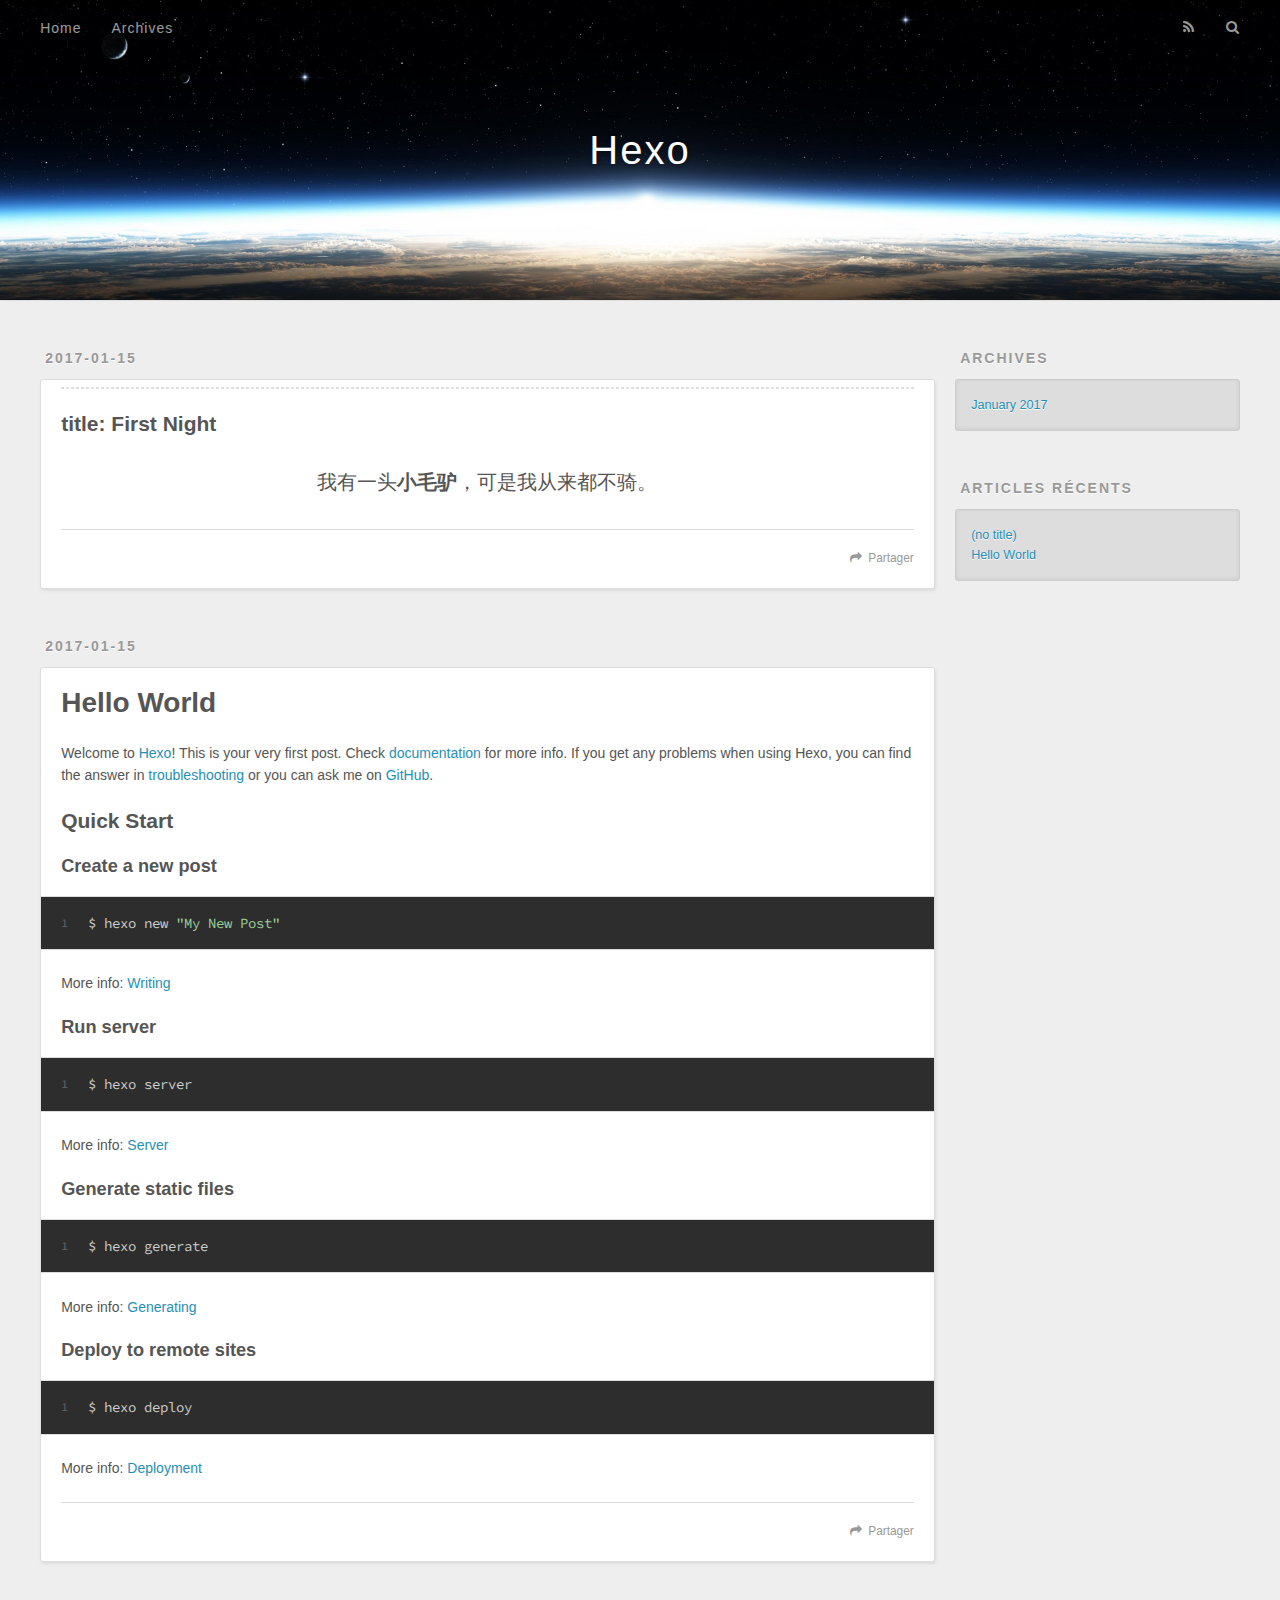
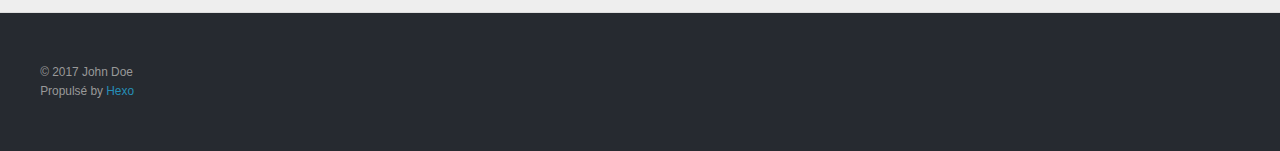
==== index.html @ f50b3c9b "Site updated: 2017-01-15 20:33:18" ====
<!DOCTYPE html>
<html>
<head>
  <meta charset="utf-8">
  
  <title>Hexo</title>
  <meta name="viewport" content="width=device-width, initial-scale=1, maximum-scale=1">
  <meta property="og:type" content="website">
<meta property="og:title" content="Hexo">
<meta property="og:url" content="http://yoursite.com/index.html">
<meta property="og:site_name" content="Hexo">
<meta name="twitter:card" content="summary">
<meta name="twitter:title" content="Hexo">
  
    <link rel="alternate" href="/atom.xml" title="Hexo" type="application/atom+xml">
  
  
    <link rel="icon" href="/favicon.png">
  
  
    <link href="//fonts.googleapis.com/css?family=Source+Code+Pro" rel="stylesheet" type="text/css">
  
  <link rel="stylesheet" href="/css/style.css">
  

</head>

<body>
  <div id="container">
    <div id="wrap">
      <header id="header">
  <div id="banner"></div>
  <div id="header-outer" class="outer">
    <div id="header-title" class="inner">
      <h1 id="logo-wrap">
        <a href="/" id="logo">Hexo</a>
      </h1>
      
    </div>
    <div id="header-inner" class="inner">
      <nav id="main-nav">
        <a id="main-nav-toggle" class="nav-icon"></a>
        
          <a class="main-nav-link" href="/">Home</a>
        
          <a class="main-nav-link" href="/archives">Archives</a>
        
      </nav>
      <nav id="sub-nav">
        
          <a id="nav-rss-link" class="nav-icon" href="/atom.xml" title="Flux RSS"></a>
        
        <a id="nav-search-btn" class="nav-icon" title="Rechercher"></a>
      </nav>
      <div id="search-form-wrap">
        <form action="//google.com/search" method="get" accept-charset="UTF-8" class="search-form"><input type="search" name="q" results="0" class="search-form-input" placeholder="Search"><button type="submit" class="search-form-submit">&#xF002;</button><input type="hidden" name="sitesearch" value="http://yoursite.com"></form>
      </div>
    </div>
  </div>
</header>
      <div class="outer">
        <section id="main">
  
    <article id="post-test" class="article article-type-post" itemscope itemprop="blogPost">
  <div class="article-meta">
    <a href="/2017/01/15/test/" class="article-date">
  <time datetime="2017-01-15T12:30:34.000Z" itemprop="datePublished">2017-01-15</time>
</a>
    
  </div>
  <div class="article-inner">
    
    
    <div class="article-entry" itemprop="articleBody">
      
        <hr>
<h2 id="title-First-Night"><a href="#title-First-Night" class="headerlink" title=" title: First Night"></a> title: First Night</h2><blockquote>
<p>我有一头<strong>小毛驴</strong>，可是我从来都不骑。</p>
</blockquote>

      
    </div>
    <footer class="article-footer">
      <a data-url="http://yoursite.com/2017/01/15/test/" data-id="cixyn7duc0001p305ebarvgf7" class="article-share-link">Partager</a>
      
      
    </footer>
  </div>
  
</article>


  
    <article id="post-hello-world" class="article article-type-post" itemscope itemprop="blogPost">
  <div class="article-meta">
    <a href="/2017/01/15/hello-world/" class="article-date">
  <time datetime="2017-01-15T07:42:31.000Z" itemprop="datePublished">2017-01-15</time>
</a>
    
  </div>
  <div class="article-inner">
    
    
      <header class="article-header">
        
  
    <h1 itemprop="name">
      <a class="article-title" href="/2017/01/15/hello-world/">Hello World</a>
    </h1>
  

      </header>
    
    <div class="article-entry" itemprop="articleBody">
      
        <p>Welcome to <a href="https://hexo.io/" target="_blank" rel="external">Hexo</a>! This is your very first post. Check <a href="https://hexo.io/docs/" target="_blank" rel="external">documentation</a> for more info. If you get any problems when using Hexo, you can find the answer in <a href="https://hexo.io/docs/troubleshooting.html" target="_blank" rel="external">troubleshooting</a> or you can ask me on <a href="https://github.com/hexojs/hexo/issues" target="_blank" rel="external">GitHub</a>.</p>
<h2 id="Quick-Start"><a href="#Quick-Start" class="headerlink" title="Quick Start"></a>Quick Start</h2><h3 id="Create-a-new-post"><a href="#Create-a-new-post" class="headerlink" title="Create a new post"></a>Create a new post</h3><figure class="highlight bash"><table><tr><td class="gutter"><pre><div class="line">1</div></pre></td><td class="code"><pre><div class="line">$ hexo new <span class="string">"My New Post"</span></div></pre></td></tr></table></figure>
<p>More info: <a href="https://hexo.io/docs/writing.html" target="_blank" rel="external">Writing</a></p>
<h3 id="Run-server"><a href="#Run-server" class="headerlink" title="Run server"></a>Run server</h3><figure class="highlight bash"><table><tr><td class="gutter"><pre><div class="line">1</div></pre></td><td class="code"><pre><div class="line">$ hexo server</div></pre></td></tr></table></figure>
<p>More info: <a href="https://hexo.io/docs/server.html" target="_blank" rel="external">Server</a></p>
<h3 id="Generate-static-files"><a href="#Generate-static-files" class="headerlink" title="Generate static files"></a>Generate static files</h3><figure class="highlight bash"><table><tr><td class="gutter"><pre><div class="line">1</div></pre></td><td class="code"><pre><div class="line">$ hexo generate</div></pre></td></tr></table></figure>
<p>More info: <a href="https://hexo.io/docs/generating.html" target="_blank" rel="external">Generating</a></p>
<h3 id="Deploy-to-remote-sites"><a href="#Deploy-to-remote-sites" class="headerlink" title="Deploy to remote sites"></a>Deploy to remote sites</h3><figure class="highlight bash"><table><tr><td class="gutter"><pre><div class="line">1</div></pre></td><td class="code"><pre><div class="line">$ hexo deploy</div></pre></td></tr></table></figure>
<p>More info: <a href="https://hexo.io/docs/deployment.html" target="_blank" rel="external">Deployment</a></p>

      
    </div>
    <footer class="article-footer">
      <a data-url="http://yoursite.com/2017/01/15/hello-world/" data-id="cixyn7du50000p305r3dtn5za" class="article-share-link">Partager</a>
      
      
    </footer>
  </div>
  
</article>


  

</section>
        
          <aside id="sidebar">
  
    

  
    

  
    
  
    
  <div class="widget-wrap">
    <h3 class="widget-title">Archives</h3>
    <div class="widget">
      <ul class="archive-list"><li class="archive-list-item"><a class="archive-list-link" href="/archives/2017/01/">January 2017</a></li></ul>
    </div>
  </div>


  
    
  <div class="widget-wrap">
    <h3 class="widget-title">Articles récents</h3>
    <div class="widget">
      <ul>
        
          <li>
            <a href="/2017/01/15/test/">(no title)</a>
          </li>
        
          <li>
            <a href="/2017/01/15/hello-world/">Hello World</a>
          </li>
        
      </ul>
    </div>
  </div>

  
</aside>
        
      </div>
      <footer id="footer">
  
  <div class="outer">
    <div id="footer-info" class="inner">
      &copy; 2017 John Doe<br>
      Propulsé by <a href="http://hexo.io/" target="_blank">Hexo</a>
    </div>
  </div>
</footer>
    </div>
    <nav id="mobile-nav">
  
    <a href="/" class="mobile-nav-link">Home</a>
  
    <a href="/archives" class="mobile-nav-link">Archives</a>
  
</nav>
    

<script src="//ajax.googleapis.com/ajax/libs/jquery/2.0.3/jquery.min.js"></script>


  <link rel="stylesheet" href="/fancybox/jquery.fancybox.css">
  <script src="/fancybox/jquery.fancybox.pack.js"></script>


<script src="/js/script.js"></script>

  </div>
</body>
</html>
---- css/style.css ----
body {
  width: 100%;
}
body:before,
body:after {
  content: "";
  display: table;
}
body:after {
  clear: both;
}
html,
body,
div,
span,
applet,
object,
iframe,
h1,
h2,
h3,
h4,
h5,
h6,
p,
blockquote,
pre,
a,
abbr,
acronym,
address,
big,
cite,
code,
del,
dfn,
em,
img,
ins,
kbd,
q,
s,
samp,
small,
strike,
strong,
sub,
sup,
tt,
var,
dl,
dt,
dd,
ol,
ul,
li,
fieldset,
form,
label,
legend,
table,
caption,
tbody,
tfoot,
thead,
tr,
th,
td {
  margin: 0;
  padding: 0;
  border: 0;
  outline: 0;
  font-weight: inherit;
  font-style: inherit;
  font-family: inherit;
  font-size: 100%;
  vertical-align: baseline;
}
body {
  line-height: 1;
  color: #000;
  background: #fff;
}
ol,
ul {
  list-style: none;
}
table {
  border-collapse: separate;
  border-spacing: 0;
  vertical-align: middle;
}
caption,
th,
td {
  text-align: left;
  font-weight: normal;
  vertical-align: middle;
}
a img {
  border: none;
}
input,
button {
  margin: 0;
  padding: 0;
}
input::-moz-focus-inner,
button::-moz-focus-inner {
  border: 0;
  padding: 0;
}
@font-face {
  font-family: FontAwesome;
  font-style: normal;
  font-weight: normal;
  src: url("fonts/fontawesome-webfont.eot?v=#4.0.3");
  src: url("fonts/fontawesome-webfont.eot?#iefix&v=#4.0.3") format("embedded-opentype"), url("fonts/fontawesome-webfont.woff?v=#4.0.3") format("woff"), url("fonts/fontawesome-webfont.ttf?v=#4.0.3") format("truetype"), url("fonts/fontawesome-webfont.svg#fontawesomeregular?v=#4.0.3") format("svg");
}
html,
body,
#container {
  height: 100%;
}
body {
  background: #eee;
  font: 14px "Helvetica Neue", Helvetica, Arial, sans-serif;
  -webkit-text-size-adjust: 100%;
}
.outer {
  max-width: 1220px;
  margin: 0 auto;
  padding: 0 20px;
}
.outer:before,
.outer:after {
  content: "";
  display: table;
}
.outer:after {
  clear: both;
}
.inner {
  display: inline;
  float: left;
  width: 98.33333333333333%;
  margin: 0 0.833333333333333%;
}
.left,
.alignleft {
  float: left;
}
.right,
.alignright {
  float: right;
}
.clear {
  clear: both;
}
#container {
  position: relative;
}
.mobile-nav-on {
  overflow: hidden;
}
#wrap {
  height: 100%;
  width: 100%;
  position: absolute;
  top: 0;
  left: 0;
  -webkit-transition: 0.2s ease-out;
  -moz-transition: 0.2s ease-out;
  -ms-transition: 0.2s ease-out;
  transition: 0.2s ease-out;
  z-index: 1;
  background: #eee;
}
.mobile-nav-on #wrap {
  left: 280px;
}
@media screen and (min-width: 768px) {
  #main {
    display: inline;
    float: left;
    width: 73.33333333333333%;
    margin: 0 0.833333333333333%;
  }
}
.article-date,
.article-category-link,
.archive-year,
.widget-title {
  text-decoration: none;
  text-transform: uppercase;
  letter-spacing: 2px;
  color: #999;
  margin-bottom: 1em;
  margin-left: 5px;
  line-height: 1em;
  text-shadow: 0 1px #fff;
  font-weight: bold;
}
.article-inner,
.archive-article-inner {
  background: #fff;
  -webkit-box-shadow: 1px 2px 3px #ddd;
  box-shadow: 1px 2px 3px #ddd;
  border: 1px solid #ddd;
  border-radius: 3px;
}
.article-entry h1,
.widget h1 {
  font-size: 2em;
}
.article-entry h2,
.widget h2 {
  font-size: 1.5em;
}
.article-entry h3,
.widget h3 {
  font-size: 1.3em;
}
.article-entry h4,
.widget h4 {
  font-size: 1.2em;
}
.article-entry h5,
.widget h5 {
  font-size: 1em;
}
.article-entry h6,
.widget h6 {
  font-size: 1em;
  color: #999;
}
.article-entry hr,
.widget hr {
  border: 1px dashed #ddd;
}
.article-entry strong,
.widget strong {
  font-weight: bold;
}
.article-entry em,
.widget em,
.article-entry cite,
.widget cite {
  font-style: italic;
}
.article-entry sup,
.widget sup,
.article-entry sub,
.widget sub {
  font-size: 0.75em;
  line-height: 0;
  position: relative;
  vertical-align: baseline;
}
.article-entry sup,
.widget sup {
  top: -0.5em;
}
.article-entry sub,
.widget sub {
  bottom: -0.2em;
}
.article-entry small,
.widget small {
  font-size: 0.85em;
}
.article-entry acronym,
.widget acronym,
.article-entry abbr,
.widget abbr {
  border-bottom: 1px dotted;
}
.article-entry ul,
.widget ul,
.article-entry ol,
.widget ol,
.article-entry dl,
.widget dl {
  margin: 0 20px;
  line-height: 1.6em;
}
.article-entry ul ul,
.widget ul ul,
.article-entry ol ul,
.widget ol ul,
.article-entry ul ol,
.widget ul ol,
.article-entry ol ol,
.widget ol ol {
  margin-top: 0;
  margin-bottom: 0;
}
.article-entry ul,
.widget ul {
  list-style: disc;
}
.article-entry ol,
.widget ol {
  list-style: decimal;
}
.article-entry dt,
.widget dt {
  font-weight: bold;
}
#header {
  height: 300px;
  position: relative;
  border-bottom: 1px solid #ddd;
}
#header:before,
#header:after {
  content: "";
  position: absolute;
  left: 0;
  right: 0;
  height: 40px;
}
#header:before {
  top: 0;
  background: -webkit-linear-gradient(rgba(0,0,0,0.2), transparent);
  background: -moz-linear-gradient(rgba(0,0,0,0.2), transparent);
  background: -ms-linear-gradient(rgba(0,0,0,0.2), transparent);
  background: linear-gradient(rgba(0,0,0,0.2), transparent);
}
#header:after {
  bottom: 0;
  background: -webkit-linear-gradient(transparent, rgba(0,0,0,0.2));
  background: -moz-linear-gradient(transparent, rgba(0,0,0,0.2));
  background: -ms-linear-gradient(transparent, rgba(0,0,0,0.2));
  background: linear-gradient(transparent, rgba(0,0,0,0.2));
}
#header-outer {
  height: 100%;
  position: relative;
}
#header-inner {
  position: relative;
  overflow: hidden;
}
#banner {
  position: absolute;
  top: 0;
  left: 0;
  width: 100%;
  height: 100%;
  background: url("images/banner.jpg") center #000;
  -webkit-background-size: cover;
  -moz-background-size: cover;
  background-size: cover;
  z-index: -1;
}
#header-title {
  text-align: center;
  height: 40px;
  position: absolute;
  top: 50%;
  left: 0;
  margin-top: -20px;
}
#logo,
#subtitle {
  text-decoration: none;
  color: #fff;
  font-weight: 300;
  text-shadow: 0 1px 4px rgba(0,0,0,0.3);
}
#logo {
  font-size: 40px;
  line-height: 40px;
  letter-spacing: 2px;
}
#subtitle {
  font-size: 16px;
  line-height: 16px;
  letter-spacing: 1px;
}
#subtitle-wrap {
  margin-top: 16px;
}
#main-nav {
  float: left;
  margin-left: -15px;
}
.nav-icon,
.main-nav-link {
  float: left;
  color: #fff;
  opacity: 0.6;
  text-decoration: none;
  text-shadow: 0 1px rgba(0,0,0,0.2);
  -webkit-transition: opacity 0.2s;
  -moz-transition: opacity 0.2s;
  -ms-transition: opacity 0.2s;
  transition: opacity 0.2s;
  display: block;
  padding: 20px 15px;
}
.nav-icon:hover,
.main-nav-link:hover {
  opacity: 1;
}
.nav-icon {
  font-family: FontAwesome;
  text-align: center;
  font-size: 14px;
  width: 14px;
  height: 14px;
  padding: 20px 15px;
  position: relative;
  cursor: pointer;
}
.main-nav-link {
  font-weight: 300;
  letter-spacing: 1px;
}
@media screen and (max-width: 479px) {
  .main-nav-link {
    display: none;
  }
}
#main-nav-toggle {
  display: none;
}
#main-nav-toggle:before {
  content: "\f0c9";
}
@media screen and (max-width: 479px) {
  #main-nav-toggle {
    display: block;
  }
}
#sub-nav {
  float: right;
  margin-right: -15px;
}
#nav-rss-link:before {
  content: "\f09e";
}
#nav-search-btn:before {
  content: "\f002";
}
#search-form-wrap {
  position: absolute;
  top: 15px;
  width: 150px;
  height: 30px;
  right: -150px;
  opacity: 0;
  -webkit-transition: 0.2s ease-out;
  -moz-transition: 0.2s ease-out;
  -ms-transition: 0.2s ease-out;
  transition: 0.2s ease-out;
}
#search-form-wrap.on {
  opacity: 1;
  right: 0;
}
@media screen and (max-width: 479px) {
  #search-form-wrap {
    width: 100%;
    right: -100%;
  }
}
.search-form {
  position: absolute;
  top: 0;
  left: 0;
  right: 0;
  background: #fff;
  padding: 5px 15px;
  border-radius: 15px;
  -webkit-box-shadow: 0 0 10px rgba(0,0,0,0.3);
  box-shadow: 0 0 10px rgba(0,0,0,0.3);
}
.search-form-input {
  border: none;
  background: none;
  color: #555;
  width: 100%;
  font: 13px "Helvetica Neue", Helvetica, Arial, sans-serif;
  outline: none;
}
.search-form-input::-webkit-search-results-decoration,
.search-form-input::-webkit-search-cancel-button {
  -webkit-appearance: none;
}
.search-form-submit {
  position: absolute;
  top: 50%;
  right: 10px;
  margin-top: -7px;
  font: 13px FontAwesome;
  border: none;
  background: none;
  color: #bbb;
  cursor: pointer;
}
.search-form-submit:hover,
.search-form-submit:focus {
  color: #777;
}
.article {
  margin: 50px 0;
}
.article-inner {
  overflow: hidden;
}
.article-meta:before,
.article-meta:after {
  content: "";
  display: table;
}
.article-meta:after {
  clear: both;
}
.article-date {
  float: left;
}
.article-category {
  float: left;
  line-height: 1em;
  color: #ccc;
  text-shadow: 0 1px #fff;
  margin-left: 8px;
}
.article-category:before {
  content: "\2022";
}
.article-category-link {
  margin: 0 12px 1em;
}
.article-header {
  padding: 20px 20px 0;
}
.article-title {
  text-decoration: none;
  font-size: 2em;
  font-weight: bold;
  color: #555;
  line-height: 1.1em;
  -webkit-transition: color 0.2s;
  -moz-transition: color 0.2s;
  -ms-transition: color 0.2s;
  transition: color 0.2s;
}
a.article-title:hover {
  color: #258fb8;
}
.article-entry {
  color: #555;
  padding: 0 20px;
}
.article-entry:before,
.article-entry:after {
  content: "";
  display: table;
}
.article-entry:after {
  clear: both;
}
.article-entry p,
.article-entry table {
  line-height: 1.6em;
  margin: 1.6em 0;
}
.article-entry h1,
.article-entry h2,
.article-entry h3,
.article-entry h4,
.article-entry h5,
.article-entry h6 {
  font-weight: bold;
}
.article-entry h1,
.article-entry h2,
.article-entry h3,
.article-entry h4,
.article-entry h5,
.article-entry h6 {
  line-height: 1.1em;
  margin: 1.1em 0;
}
.article-entry a {
  color: #258fb8;
  text-decoration: none;
}
.article-entry a:hover {
  text-decoration: underline;
}
.article-entry ul,
.article-entry ol,
.article-entry dl {
  margin-top: 1.6em;
  margin-bottom: 1.6em;
}
.article-entry img,
.article-entry video {
  max-width: 100%;
  height: auto;
  display: block;
  margin: auto;
}
.article-entry iframe {
  border: none;
}
.article-entry table {
  width: 100%;
  border-collapse: collapse;
  border-spacing: 0;
}
.article-entry th {
  font-weight: bold;
  border-bottom: 3px solid #ddd;
  padding-bottom: 0.5em;
}
.article-entry td {
  border-bottom: 1px solid #ddd;
  padding: 10px 0;
}
.article-entry blockquote {
  font-family: Georgia, "Times New Roman", serif;
  font-size: 1.4em;
  margin: 1.6em 20px;
  text-align: center;
}
.article-entry blockquote footer {
  font-size: 14px;
  margin: 1.6em 0;
  font-family: "Helvetica Neue", Helvetica, Arial, sans-serif;
}
.article-entry blockquote footer cite:before {
  content: "—";
  padding: 0 0.5em;
}
.article-entry .pullquote {
  text-align: left;
  width: 45%;
  margin: 0;
}
.article-entry .pullquote.left {
  margin-left: 0.5em;
  margin-right: 1em;
}
.article-entry .pullquote.right {
  margin-right: 0.5em;
  margin-left: 1em;
}
.article-entry .caption {
  color: #999;
  display: block;
  font-size: 0.9em;
  margin-top: 0.5em;
  position: relative;
  text-align: center;
}
.article-entry .video-container {
  position: relative;
  padding-top: 56.25%;
  height: 0;
  overflow: hidden;
}
.article-entry .video-container iframe,
.article-entry .video-container object,
.article-entry .video-container embed {
  position: absolute;
  top: 0;
  left: 0;
  width: 100%;
  height: 100%;
  margin-top: 0;
}
.article-more-link a {
  display: inline-block;
  line-height: 1em;
  padding: 6px 15px;
  border-radius: 15px;
  background: #eee;
  color: #999;
  text-shadow: 0 1px #fff;
  text-decoration: none;
}
.article-more-link a:hover {
  background: #258fb8;
  color: #fff;
  text-decoration: none;
  text-shadow: 0 1px #1e7293;
}
.article-footer {
  font-size: 0.85em;
  line-height: 1.6em;
  border-top: 1px solid #ddd;
  padding-top: 1.6em;
  margin: 0 20px 20px;
}
.article-footer:before,
.article-footer:after {
  content: "";
  display: table;
}
.article-footer:after {
  clear: both;
}
.article-footer a {
  color: #999;
  text-decoration: none;
}
.article-footer a:hover {
  color: #555;
}
.article-tag-list-item {
  float: left;
  margin-right: 10px;
}
.article-tag-list-link:before {
  content: "#";
}
.article-comment-link {
  float: right;
}
.article-comment-link:before {
  content: "\f075";
  font-family: FontAwesome;
  padding-right: 8px;
}
.article-share-link {
  cursor: pointer;
  float: right;
  margin-left: 20px;
}
.article-share-link:before {
  content: "\f064";
  font-family: FontAwesome;
  padding-right: 6px;
}
#article-nav {
  position: relative;
}
#article-nav:before,
#article-nav:after {
  content: "";
  display: table;
}
#article-nav:after {
  clear: both;
}
@media screen and (min-width: 768px) {
  #article-nav {
    margin: 50px 0;
  }
  #article-nav:before {
    width: 8px;
    height: 8px;
    position: absolute;
    top: 50%;
    left: 50%;
    margin-top: -4px;
    margin-left: -4px;
    content: "";
    border-radius: 50%;
    background: #ddd;
    -webkit-box-shadow: 0 1px 2px #fff;
    box-shadow: 0 1px 2px #fff;
  }
}
.article-nav-link-wrap {
  text-decoration: none;
  text-shadow: 0 1px #fff;
  color: #999;
  -webkit-box-sizing: border-box;
  -moz-box-sizing: border-box;
  box-sizing: border-box;
  margin-top: 50px;
  text-align: center;
  display: block;
}
.article-nav-link-wrap:hover {
  color: #555;
}
@media screen and (min-width: 768px) {
  .article-nav-link-wrap {
    width: 50%;
    margin-top: 0;
  }
}
@media screen and (min-width: 768px) {
  #article-nav-newer {
    float: left;
    text-align: right;
    padding-right: 20px;
  }
}
@media screen and (min-width: 768px) {
  #article-nav-older {
    float: right;
    text-align: left;
    padding-left: 20px;
  }
}
.article-nav-caption {
  text-transform: uppercase;
  letter-spacing: 2px;
  color: #ddd;
  line-height: 1em;
  font-weight: bold;
}
#article-nav-newer .article-nav-caption {
  margin-right: -2px;
}
.article-nav-title {
  font-size: 0.85em;
  line-height: 1.6em;
  margin-top: 0.5em;
}
.article-share-box {
  position: absolute;
  display: none;
  background: #fff;
  -webkit-box-shadow: 1px 2px 10px rgba(0,0,0,0.2);
  box-shadow: 1px 2px 10px rgba(0,0,0,0.2);
  border-radius: 3px;
  margin-left: -145px;
  overflow: hidden;
  z-index: 1;
}
.article-share-box.on {
  display: block;
}
.article-share-input {
  width: 100%;
  background: none;
  -webkit-box-sizing: border-box;
  -moz-box-sizing: border-box;
  box-sizing: border-box;
  font: 14px "Helvetica Neue", Helvetica, Arial, sans-serif;
  padding: 0 15px;
  color: #555;
  outline: none;
  border: 1px solid #ddd;
  border-radius: 3px 3px 0 0;
  height: 36px;
  line-height: 36px;
}
.article-share-links {
  background: #eee;
}
.article-share-links:before,
.article-share-links:after {
  content: "";
  display: table;
}
.article-share-links:after {
  clear: both;
}
.article-share-twitter,
.article-share-facebook,
.article-share-pinterest,
.article-share-google {
  width: 50px;
  height: 36px;
  display: block;
  float: left;
  position: relative;
  color: #999;
  text-shadow: 0 1px #fff;
}
.article-share-twitter:before,
.article-share-facebook:before,
.article-share-pinterest:before,
.article-share-google:before {
  font-size: 20px;
  font-family: FontAwesome;
  width: 20px;
  height: 20px;
  position: absolute;
  top: 50%;
  left: 50%;
  margin-top: -10px;
  margin-left: -10px;
  text-align: center;
}
.article-share-twitter:hover,
.article-share-facebook:hover,
.article-share-pinterest:hover,
.article-share-google:hover {
  color: #fff;
}
.article-share-twitter:before {
  content: "\f099";
}
.article-share-twitter:hover {
  background: #00aced;
  text-shadow: 0 1px #008abe;
}
.article-share-facebook:before {
  content: "\f09a";
}
.article-share-facebook:hover {
  background: #3b5998;
  text-shadow: 0 1px #2f477a;
}
.article-share-pinterest:before {
  content: "\f0d2";
}
.article-share-pinterest:hover {
  background: #cb2027;
  text-shadow: 0 1px #a21a1f;
}
.article-share-google:before {
  content: "\f0d5";
}
.article-share-google:hover {
  background: #dd4b39;
  text-shadow: 0 1px #be3221;
}
.article-gallery {
  background: #000;
  position: relative;
}
.article-gallery-photos {
  position: relative;
  overflow: hidden;
}
.article-gallery-img {
  display: none;
  max-width: 100%;
}
.article-gallery-img:first-child {
  display: block;
}
.article-gallery-img.loaded {
  position: absolute;
  display: block;
}
.article-gallery-img img {
  display: block;
  max-width: 100%;
  margin: 0 auto;
}
#comments {
  background: #fff;
  -webkit-box-shadow: 1px 2px 3px #ddd;
  box-shadow: 1px 2px 3px #ddd;
  padding: 20px;
  border: 1px solid #ddd;
  border-radius: 3px;
  margin: 50px 0;
}
#comments a {
  color: #258fb8;
}
.archives-wrap {
  margin: 50px 0;
}
.archives:before,
.archives:after {
  content: "";
  display: table;
}
.archives:after {
  clear: both;
}
.archive-year-wrap {
  margin-bottom: 1em;
}
.archives {
  -webkit-column-gap: 10px;
  -moz-column-gap: 10px;
  column-gap: 10px;
}
@media screen and (min-width: 480px) and (max-width: 767px) {
  .archives {
    -webkit-column-count: 2;
    -moz-column-count: 2;
    column-count: 2;
  }
}
@media screen and (min-width: 768px) {
  .archives {
    -webkit-column-count: 3;
    -moz-column-count: 3;
    column-count: 3;
  }
}
.archive-article {
  -webkit-column-break-inside: avoid;
  page-break-inside: avoid;
  overflow: hidden;
  break-inside: avoid-column;
}
.archive-article-inner {
  padding: 10px;
  margin-bottom: 15px;
}
.archive-article-title {
  text-decoration: none;
  font-weight: bold;
  color: #555;
  -webkit-transition: color 0.2s;
  -moz-transition: color 0.2s;
  -ms-transition: color 0.2s;
  transition: color 0.2s;
  line-height: 1.6em;
}
.archive-article-title:hover {
  color: #258fb8;
}
.archive-article-footer {
  margin-top: 1em;
}
.archive-article-date {
  color: #999;
  text-decoration: none;
  font-size: 0.85em;
  line-height: 1em;
  margin-bottom: 0.5em;
  display: block;
}
#page-nav {
  margin: 50px auto;
  background: #fff;
  -webkit-box-shadow: 1px 2px 3px #ddd;
  box-shadow: 1px 2px 3px #ddd;
  border: 1px solid #ddd;
  border-radius: 3px;
  text-align: center;
  color: #999;
  overflow: hidden;
}
#page-nav:before,
#page-nav:after {
  content: "";
  display: table;
}
#page-nav:after {
  clear: both;
}
#page-nav a,
#page-nav span {
  padding: 10px 20px;
  line-height: 1;
  height: 2ex;
}
#page-nav a {
  color: #999;
  text-decoration: none;
}
#page-nav a:hover {
  background: #999;
  color: #fff;
}
#page-nav .prev {
  float: left;
}
#page-nav .next {
  float: right;
}
#page-nav .page-number {
  display: inline-block;
}
@media screen and (max-width: 479px) {
  #page-nav .page-number {
    display: none;
  }
}
#page-nav .current {
  color: #555;
  font-weight: bold;
}
#page-nav .space {
  color: #ddd;
}
#footer {
  background: #262a30;
  padding: 50px 0;
  border-top: 1px solid #ddd;
  color: #999;
}
#footer a {
  color: #258fb8;
  text-decoration: none;
}
#footer a:hover {
  text-decoration: underline;
}
#footer-info {
  line-height: 1.6em;
  font-size: 0.85em;
}
.article-entry pre,
.article-entry .highlight {
  background: #2d2d2d;
  margin: 0 -20px;
  padding: 15px 20px;
  border-style: solid;
  border-color: #ddd;
  border-width: 1px 0;
  overflow: auto;
  color: #ccc;
  line-height: 22.400000000000002px;
}
.article-entry .highlight .gutter pre,
.article-entry .gist .gist-file .gist-data .line-numbers {
  color: #666;
  font-size: 0.85em;
}
.article-entry pre,
.article-entry code {
  font-family: "Source Code Pro", Consolas, Monaco, Menlo, Consolas, monospace;
}
.article-entry code {
  background: #eee;
  text-shadow: 0 1px #fff;
  padding: 0 0.3em;
}
.article-entry pre code {
  background: none;
  text-shadow: none;
  padding: 0;
}
.article-entry .highlight pre {
  border: none;
  margin: 0;
  padding: 0;
}
.article-entry .highlight table {
  margin: 0;
  width: auto;
}
.article-entry .highlight td {
  border: none;
  padding: 0;
}
.article-entry .highlight figcaption {
  font-size: 0.85em;
  color: #999;
  line-height: 1em;
  margin-bottom: 1em;
}
.article-entry .highlight figcaption:before,
.article-entry .highlight figcaption:after {
  content: "";
  display: table;
}
.article-entry .highlight figcaption:after {
  clear: both;
}
.article-entry .highlight figcaption a {
  float: right;
}
.article-entry .highlight .gutter pre {
  text-align: right;
  padding-right: 20px;
}
.article-entry .highlight .line {
  height: 22.400000000000002px;
}
.article-entry .highlight .line.marked {
  background: #515151;
}
.article-entry .gist {
  margin: 0 -20px;
  border-style: solid;
  border-color: #ddd;
  border-width: 1px 0;
  background: #2d2d2d;
  padding: 15px 20px 15px 0;
}
.article-entry .gist .gist-file {
  border: none;
  font-family: "Source Code Pro", Consolas, Monaco, Menlo, Consolas, monospace;
  margin: 0;
}
.article-entry .gist .gist-file .gist-data {
  background: none;
  border: none;
}
.article-entry .gist .gist-file .gist-data .line-numbers {
  background: none;
  border: none;
  padding: 0 20px 0 0;
}
.article-entry .gist .gist-file .gist-data .line-data {
  padding: 0 !important;
}
.article-entry .gist .gist-file .highlight {
  margin: 0;
  padding: 0;
  border: none;
}
.article-entry .gist .gist-file .gist-meta {
  background: #2d2d2d;
  color: #999;
  font: 0.85em "Helvetica Neue", Helvetica, Arial, sans-serif;
  text-shadow: 0 0;
  padding: 0;
  margin-top: 1em;
  margin-left: 20px;
}
.article-entry .gist .gist-file .gist-meta a {
  color: #258fb8;
  font-weight: normal;
}
.article-entry .gist .gist-file .gist-meta a:hover {
  text-decoration: underline;
}
pre .comment,
pre .title {
  color: #999;
}
pre .variable,
pre .attribute,
pre .tag,
pre .regexp,
pre .ruby .constant,
pre .xml .tag .title,
pre .xml .pi,
pre .xml .doctype,
pre .html .doctype,
pre .css .id,
pre .css .class,
pre .css .pseudo {
  color: #f2777a;
}
pre .number,
pre .preprocessor,
pre .built_in,
pre .literal,
pre .params,
pre .constant {
  color: #f99157;
}
pre .class,
pre .ruby .class .title,
pre .css .rules .attribute {
  color: #9c9;
}
pre .string,
pre .value,
pre .inheritance,
pre .header,
pre .ruby .symbol,
pre .xml .cdata {
  color: #9c9;
}
pre .css .hexcolor {
  color: #6cc;
}
pre .function,
pre .python .decorator,
pre .python .title,
pre .ruby .function .title,
pre .ruby .title .keyword,
pre .perl .sub,
pre .javascript .title,
pre .coffeescript .title {
  color: #69c;
}
pre .keyword,
pre .javascript .function {
  color: #c9c;
}
@media screen and (max-width: 479px) {
  #mobile-nav {
    position: absolute;
    top: 0;
    left: 0;
    width: 280px;
    height: 100%;
    background: #191919;
    border-right: 1px solid #fff;
  }
}
@media screen and (max-width: 479px) {
  .mobile-nav-link {
    display: block;
    color: #999;
    text-decoration: none;
    padding: 15px 20px;
    font-weight: bold;
  }
  .mobile-nav-link:hover {
    color: #fff;
  }
}
@media screen and (min-width: 768px) {
  #sidebar {
    display: inline;
    float: left;
    width: 23.333333333333332%;
    margin: 0 0.833333333333333%;
  }
}
.widget-wrap {
  margin: 50px 0;
}
.widget {
  color: #777;
  text-shadow: 0 1px #fff;
  background: #ddd;
  -webkit-box-shadow: 0 -1px 4px #ccc inset;
  box-shadow: 0 -1px 4px #ccc inset;
  border: 1px solid #ccc;
  padding: 15px;
  border-radius: 3px;
}
.widget a {
  color: #258fb8;
  text-decoration: none;
}
.widget a:hover {
  text-decoration: underline;
}
.widget ul ul,
.widget ol ul,
.widget dl ul,
.widget ul ol,
.widget ol ol,
.widget dl ol,
.widget ul dl,
.widget ol dl,
.widget dl dl {
  margin-left: 15px;
  list-style: disc;
}
.widget {
  line-height: 1.6em;
  word-wrap: break-word;
  font-size: 0.9em;
}
.widget ul,
.widget ol {
  list-style: none;
  margin: 0;
}
.widget ul ul,
.widget ol ul,
.widget ul ol,
.widget ol ol {
  margin: 0 20px;
}
.widget ul ul,
.widget ol ul {
  list-style: disc;
}
.widget ul ol,
.widget ol ol {
  list-style: decimal;
}
.category-list-count,
.tag-list-count,
.archive-list-count {
  padding-left: 5px;
  color: #999;
  font-size: 0.85em;
}
.category-list-count:before,
.tag-list-count:before,
.archive-list-count:before {
  content: "(";
}
.category-list-count:after,
.tag-list-count:after,
.archive-list-count:after {
  content: ")";
}
.tagcloud a {
  margin-right: 5px;
  display: inline-block;
}
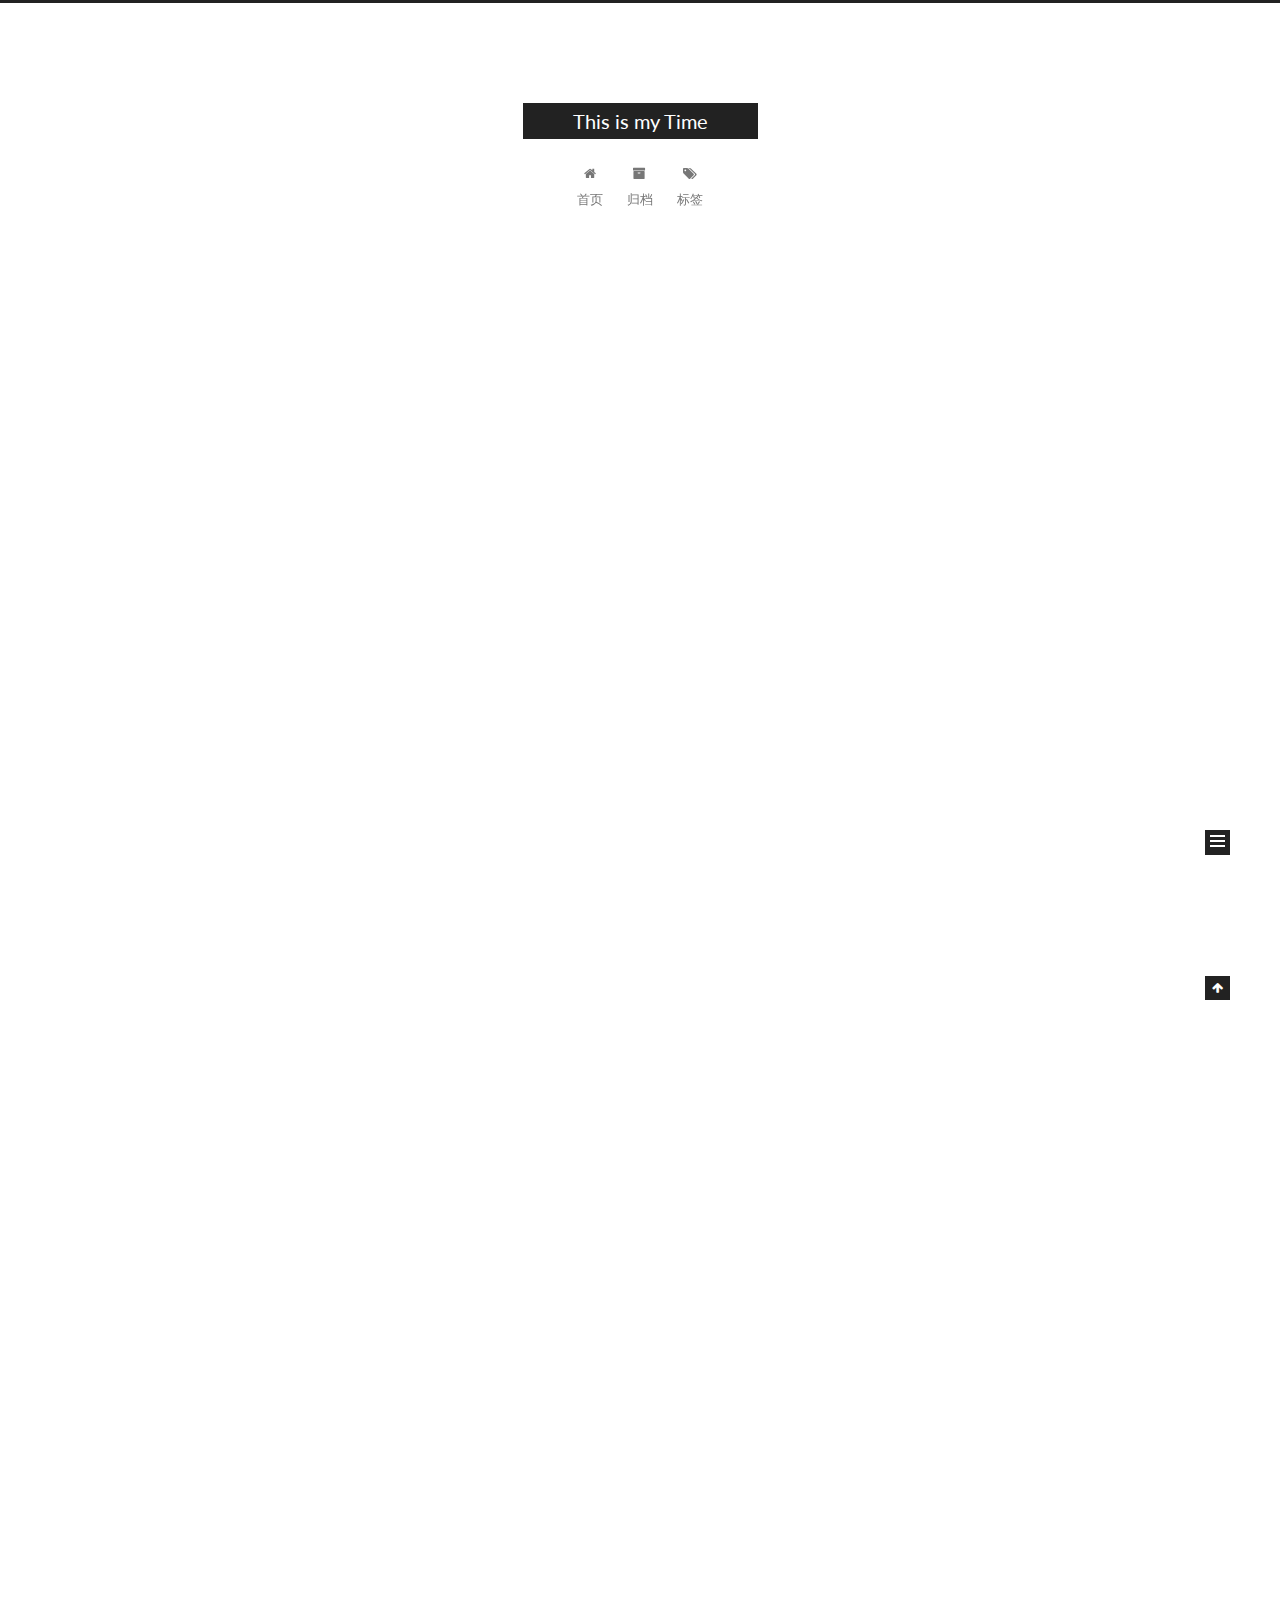
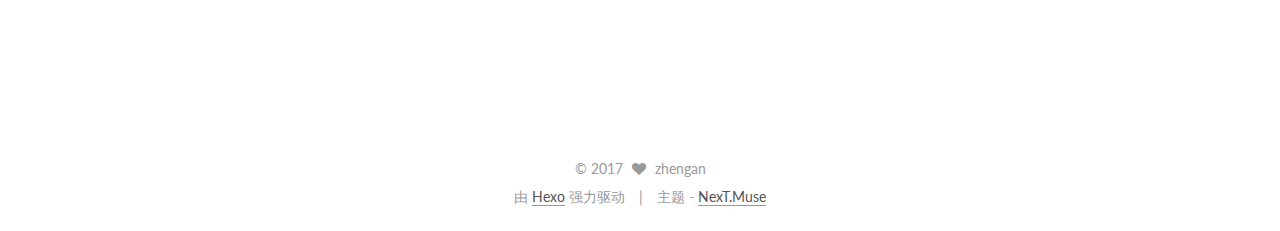
==== commit 2709ab45: "Site updated: 2017-01-15 21:05:32" ====
--- a/index.html
+++ b/index.html
@@ -1,119 +1,446 @@
-<!DOCTYPE html>
-<html>
+<!doctype html>
+
+
+
+  
+
+
+<html class="theme-next muse use-motion" lang="zh-Hans">
 <head>
-  <meta charset="utf-8">
-  
-  <title>Hexo</title>
-  <meta name="viewport" content="width=device-width, initial-scale=1, maximum-scale=1">
-  <meta property="og:type" content="website">
-<meta property="og:title" content="Hexo">
+  <meta charset="UTF-8"/>
+<meta http-equiv="X-UA-Compatible" content="IE=edge" />
+<meta name="viewport" content="width=device-width, initial-scale=1, maximum-scale=1"/>
+
+
+
+<meta http-equiv="Cache-Control" content="no-transform" />
+<meta http-equiv="Cache-Control" content="no-siteapp" />
+
+
+
+
+
+
+
+
+
+
+
+
+  
+  
+  <link href="/lib/fancybox/source/jquery.fancybox.css?v=2.1.5" rel="stylesheet" type="text/css" />
+
+
+
+
+  
+  
+  
+  
+
+  
+    
+    
+  
+
+  
+
+  
+
+  
+
+  
+
+  
+    
+    
+    <link href="//fonts.googleapis.com/css?family=Lato:300,300italic,400,400italic,700,700italic&subset=latin,latin-ext" rel="stylesheet" type="text/css">
+  
+
+
+
+
+
+
+<link href="/lib/font-awesome/css/font-awesome.min.css?v=4.6.2" rel="stylesheet" type="text/css" />
+
+<link href="/css/main.css?v=5.1.0" rel="stylesheet" type="text/css" />
+
+
+  <meta name="keywords" content="Hexo, NexT" />
+
+
+
+
+
+
+
+
+  <link rel="shortcut icon" type="image/x-icon" href="/favicon.ico?v=5.1.0" />
+
+
+
+
+
+
+<meta property="og:type" content="website">
+<meta property="og:title" content="This is my Time　">
 <meta property="og:url" content="http://yoursite.com/index.html">
-<meta property="og:site_name" content="Hexo">
+<meta property="og:site_name" content="This is my Time　">
 <meta name="twitter:card" content="summary">
-<meta name="twitter:title" content="Hexo">
-  
-    <link rel="alternate" href="/atom.xml" title="Hexo" type="application/atom+xml">
-  
-  
-    <link rel="icon" href="/favicon.png">
-  
-  
-    <link href="//fonts.googleapis.com/css?family=Source+Code+Pro" rel="stylesheet" type="text/css">
-  
-  <link rel="stylesheet" href="/css/style.css">
-  
-
+<meta name="twitter:title" content="This is my Time　">
+
+
+
+<script type="text/javascript" id="hexo.configurations">
+  var NexT = window.NexT || {};
+  var CONFIG = {
+    root: '/',
+    scheme: 'Muse',
+    sidebar: {"position":"left","display":"post"},
+    fancybox: true,
+    motion: true,
+    duoshuo: {
+      userId: '0',
+      author: '博主'
+    },
+    algolia: {
+      applicationID: '',
+      apiKey: '',
+      indexName: '',
+      hits: {"per_page":10},
+      labels: {"input_placeholder":"Search for Posts","hits_empty":"We didn't find any results for the search: ${query}","hits_stats":"${hits} results found in ${time} ms"}
+    }
+  };
+</script>
+
+
+
+  <link rel="canonical" href="http://yoursite.com/"/>
+
+
+
+
+
+  <title> This is my Time　 </title>
 </head>
 
-<body>
-  <div id="container">
-    <div id="wrap">
-      <header id="header">
-  <div id="banner"></div>
-  <div id="header-outer" class="outer">
-    <div id="header-title" class="inner">
-      <h1 id="logo-wrap">
-        <a href="/" id="logo">Hexo</a>
-      </h1>
-      
-    </div>
-    <div id="header-inner" class="inner">
-      <nav id="main-nav">
-        <a id="main-nav-toggle" class="nav-icon"></a>
-        
-          <a class="main-nav-link" href="/">Home</a>
-        
-          <a class="main-nav-link" href="/archives">Archives</a>
-        
-      </nav>
-      <nav id="sub-nav">
-        
-          <a id="nav-rss-link" class="nav-icon" href="/atom.xml" title="Flux RSS"></a>
-        
-        <a id="nav-search-btn" class="nav-icon" title="Rechercher"></a>
-      </nav>
-      <div id="search-form-wrap">
-        <form action="//google.com/search" method="get" accept-charset="UTF-8" class="search-form"><input type="search" name="q" results="0" class="search-form-input" placeholder="Search"><button type="submit" class="search-form-submit">&#xF002;</button><input type="hidden" name="sitesearch" value="http://yoursite.com"></form>
-      </div>
-    </div>
+<body itemscope itemtype="http://schema.org/WebPage" lang="zh-Hans">
+
+  
+
+
+
+
+
+
+
+
+
+
+  
+  
+    
+  
+
+  <div class="container one-collumn sidebar-position-left 
+   page-home 
+ ">
+    <div class="headband"></div>
+
+    <header id="header" class="header" itemscope itemtype="http://schema.org/WPHeader">
+      <div class="header-inner"><div class="site-meta ">
+  
+
+  <div class="custom-logo-site-title">
+    <a href="/"  class="brand" rel="start">
+      <span class="logo-line-before"><i></i></span>
+      <span class="site-title">This is my Time　</span>
+      <span class="logo-line-after"><i></i></span>
+    </a>
   </div>
-</header>
-      <div class="outer">
-        <section id="main">
-  
-    <article id="post-test" class="article article-type-post" itemscope itemprop="blogPost">
-  <div class="article-meta">
-    <a href="/2017/01/15/test/" class="article-date">
-  <time datetime="2017-01-15T12:30:34.000Z" itemprop="datePublished">2017-01-15</time>
-</a>
-    
-  </div>
-  <div class="article-inner">
-    
-    
-    <div class="article-entry" itemprop="articleBody">
-      
-        <hr>
+    
+      <p class="site-subtitle"></p>
+    
+</div>
+
+<div class="site-nav-toggle">
+  <button>
+    <span class="btn-bar"></span>
+    <span class="btn-bar"></span>
+    <span class="btn-bar"></span>
+  </button>
+</div>
+
+<nav class="site-nav">
+  
+
+  
+    <ul id="menu" class="menu">
+      
+        
+        <li class="menu-item menu-item-home">
+          <a href="/" rel="section">
+            
+              <i class="menu-item-icon fa fa-fw fa-home"></i> <br />
+            
+            首页
+          </a>
+        </li>
+      
+        
+        <li class="menu-item menu-item-archives">
+          <a href="/archives" rel="section">
+            
+              <i class="menu-item-icon fa fa-fw fa-archive"></i> <br />
+            
+            归档
+          </a>
+        </li>
+      
+        
+        <li class="menu-item menu-item-tags">
+          <a href="/tags" rel="section">
+            
+              <i class="menu-item-icon fa fa-fw fa-tags"></i> <br />
+            
+            标签
+          </a>
+        </li>
+      
+
+      
+    </ul>
+  
+
+  
+</nav>
+
+
+
+ </div>
+    </header>
+
+    <main id="main" class="main">
+      <div class="main-inner">
+        <div class="content-wrap">
+          <div id="content" class="content">
+            
+  <section id="posts" class="posts-expand">
+    
+      
+
+  
+
+  
+  
+  
+
+  <article class="post post-type-normal " itemscope itemtype="http://schema.org/Article">
+  <link itemprop="mainEntityOfPage" href="http://yoursite.com/2017/01/15/test/">
+
+  <span style="display:none" itemprop="author" itemscope itemtype="http://schema.org/Person">
+    <meta itemprop="name" content="zhengan">
+    <meta itemprop="description" content="">
+    <meta itemprop="image" content="/images/avatar.gif">
+  </span>
+
+  <span style="display:none" itemprop="publisher" itemscope itemtype="http://schema.org/Organization">
+    <meta itemprop="name" content="This is my Time　">
+    <span style="display:none" itemprop="logo" itemscope itemtype="http://schema.org/ImageObject">
+      <img style="display:none;" itemprop="url image" alt="This is my Time　" src="">
+    </span>
+  </span>
+
+    
+      <header class="post-header">
+
+        
+        
+          <h1 class="post-title" itemprop="name headline">
+            
+            
+              
+                
+                <a class="post-title-link" href="/2017/01/15/test/" itemprop="url">
+                  未命名
+                </a>
+              
+            
+          </h1>
+        
+
+        <div class="post-meta">
+          <span class="post-time">
+            
+              <span class="post-meta-item-icon">
+                <i class="fa fa-calendar-o"></i>
+              </span>
+              
+                <span class="post-meta-item-text">发表于</span>
+              
+              <time title="Post created" itemprop="dateCreated datePublished" datetime="2017-01-15T20:30:34+08:00">
+                2017-01-15
+              </time>
+            
+
+            
+
+            
+          </span>
+
+          
+
+          
+            
+          
+
+          
+
+          
+          
+
+          
+
+          
+
+        </div>
+      </header>
+    
+
+
+    <div class="post-body" itemprop="articleBody">
+
+      
+      
+
+      
+        
+          
+            <hr>
 <h2 id="title-First-Night"><a href="#title-First-Night" class="headerlink" title=" title: First Night"></a> title: First Night</h2><blockquote>
 <p>我有一头<strong>小毛驴</strong>，可是我从来都不骑。</p>
 </blockquote>
 
-      
-    </div>
-    <footer class="article-footer">
-      <a data-url="http://yoursite.com/2017/01/15/test/" data-id="cixyn7duc0001p305ebarvgf7" class="article-share-link">Partager</a>
-      
+          
+        
+      
+    </div>
+
+    <div>
+      
+    </div>
+
+    <div>
+      
+    </div>
+
+
+    <footer class="post-footer">
+      
+
+      
+
+      
+      
+        <div class="post-eof"></div>
       
     </footer>
-  </div>
-  
-</article>
-
-
-  
-    <article id="post-hello-world" class="article article-type-post" itemscope itemprop="blogPost">
-  <div class="article-meta">
-    <a href="/2017/01/15/hello-world/" class="article-date">
-  <time datetime="2017-01-15T07:42:31.000Z" itemprop="datePublished">2017-01-15</time>
-</a>
-    
-  </div>
-  <div class="article-inner">
-    
-    
-      <header class="article-header">
-        
-  
-    <h1 itemprop="name">
-      <a class="article-title" href="/2017/01/15/hello-world/">Hello World</a>
-    </h1>
-  
-
+  </article>
+
+
+    
+      
+
+  
+
+  
+  
+  
+
+  <article class="post post-type-normal " itemscope itemtype="http://schema.org/Article">
+  <link itemprop="mainEntityOfPage" href="http://yoursite.com/2017/01/15/hello-world/">
+
+  <span style="display:none" itemprop="author" itemscope itemtype="http://schema.org/Person">
+    <meta itemprop="name" content="zhengan">
+    <meta itemprop="description" content="">
+    <meta itemprop="image" content="/images/avatar.gif">
+  </span>
+
+  <span style="display:none" itemprop="publisher" itemscope itemtype="http://schema.org/Organization">
+    <meta itemprop="name" content="This is my Time　">
+    <span style="display:none" itemprop="logo" itemscope itemtype="http://schema.org/ImageObject">
+      <img style="display:none;" itemprop="url image" alt="This is my Time　" src="">
+    </span>
+  </span>
+
+    
+      <header class="post-header">
+
+        
+        
+          <h1 class="post-title" itemprop="name headline">
+            
+            
+              
+                
+                <a class="post-title-link" href="/2017/01/15/hello-world/" itemprop="url">
+                  Hello World
+                </a>
+              
+            
+          </h1>
+        
+
+        <div class="post-meta">
+          <span class="post-time">
+            
+              <span class="post-meta-item-icon">
+                <i class="fa fa-calendar-o"></i>
+              </span>
+              
+                <span class="post-meta-item-text">发表于</span>
+              
+              <time title="Post created" itemprop="dateCreated datePublished" datetime="2017-01-15T15:42:31+08:00">
+                2017-01-15
+              </time>
+            
+
+            
+
+            
+          </span>
+
+          
+
+          
+            
+          
+
+          
+
+          
+          
+
+          
+
+          
+
+        </div>
       </header>
     
-    <div class="article-entry" itemprop="articleBody">
-      
-        <p>Welcome to <a href="https://hexo.io/" target="_blank" rel="external">Hexo</a>! This is your very first post. Check <a href="https://hexo.io/docs/" target="_blank" rel="external">documentation</a> for more info. If you get any problems when using Hexo, you can find the answer in <a href="https://hexo.io/docs/troubleshooting.html" target="_blank" rel="external">troubleshooting</a> or you can ask me on <a href="https://github.com/hexojs/hexo/issues" target="_blank" rel="external">GitHub</a>.</p>
+
+
+    <div class="post-body" itemprop="articleBody">
+
+      
+      
+
+      
+        
+          
+            <p>Welcome to <a href="https://hexo.io/" target="_blank" rel="external">Hexo</a>! This is your very first post. Check <a href="https://hexo.io/docs/" target="_blank" rel="external">documentation</a> for more info. If you get any problems when using Hexo, you can find the answer in <a href="https://hexo.io/docs/troubleshooting.html" target="_blank" rel="external">troubleshooting</a> or you can ask me on <a href="https://github.com/hexojs/hexo/issues" target="_blank" rel="external">GitHub</a>.</p>
 <h2 id="Quick-Start"><a href="#Quick-Start" class="headerlink" title="Quick Start"></a>Quick Start</h2><h3 id="Create-a-new-post"><a href="#Create-a-new-post" class="headerlink" title="Create a new post"></a>Create a new post</h3><figure class="highlight bash"><table><tr><td class="gutter"><pre><div class="line">1</div></pre></td><td class="code"><pre><div class="line">$ hexo new <span class="string">"My New Post"</span></div></pre></td></tr></table></figure>
 <p>More info: <a href="https://hexo.io/docs/writing.html" target="_blank" rel="external">Writing</a></p>
 <h3 id="Run-server"><a href="#Run-server" class="headerlink" title="Run server"></a>Run server</h3><figure class="highlight bash"><table><tr><td class="gutter"><pre><div class="line">1</div></pre></td><td class="code"><pre><div class="line">$ hexo server</div></pre></td></tr></table></figure>
@@ -123,92 +450,252 @@
 <h3 id="Deploy-to-remote-sites"><a href="#Deploy-to-remote-sites" class="headerlink" title="Deploy to remote sites"></a>Deploy to remote sites</h3><figure class="highlight bash"><table><tr><td class="gutter"><pre><div class="line">1</div></pre></td><td class="code"><pre><div class="line">$ hexo deploy</div></pre></td></tr></table></figure>
 <p>More info: <a href="https://hexo.io/docs/deployment.html" target="_blank" rel="external">Deployment</a></p>
 
-      
-    </div>
-    <footer class="article-footer">
-      <a data-url="http://yoursite.com/2017/01/15/hello-world/" data-id="cixyn7du50000p305r3dtn5za" class="article-share-link">Partager</a>
-      
+          
+        
+      
+    </div>
+
+    <div>
+      
+    </div>
+
+    <div>
+      
+    </div>
+
+
+    <footer class="post-footer">
+      
+
+      
+
+      
+      
+        <div class="post-eof"></div>
       
     </footer>
+  </article>
+
+
+    
+  </section>
+
+  
+
+          
+          </div>
+          
+
+
+          
+
+        </div>
+        
+          
+  
+  <div class="sidebar-toggle">
+    <div class="sidebar-toggle-line-wrap">
+      <span class="sidebar-toggle-line sidebar-toggle-line-first"></span>
+      <span class="sidebar-toggle-line sidebar-toggle-line-middle"></span>
+      <span class="sidebar-toggle-line sidebar-toggle-line-last"></span>
+    </div>
   </div>
-  
-</article>
-
-
-  
-
-</section>
-        
-          <aside id="sidebar">
-  
-    
-
-  
-    
-
-  
-    
-  
-    
-  <div class="widget-wrap">
-    <h3 class="widget-title">Archives</h3>
-    <div class="widget">
-      <ul class="archive-list"><li class="archive-list-item"><a class="archive-list-link" href="/archives/2017/01/">January 2017</a></li></ul>
+
+  <aside id="sidebar" class="sidebar">
+    <div class="sidebar-inner">
+
+      
+
+      
+
+      <section class="site-overview sidebar-panel sidebar-panel-active">
+        <div class="site-author motion-element" itemprop="author" itemscope itemtype="http://schema.org/Person">
+          <img class="site-author-image" itemprop="image"
+               src="/images/avatar.gif"
+               alt="zhengan" />
+          <p class="site-author-name" itemprop="name">zhengan</p>
+          <p class="site-description motion-element" itemprop="description"></p>
+        </div>
+        <nav class="site-state motion-element">
+        
+          
+            <div class="site-state-item site-state-posts">
+              <a href="/archives">
+                <span class="site-state-item-count">2</span>
+                <span class="site-state-item-name">日志</span>
+              </a>
+            </div>
+          
+
+          
+
+          
+
+        </nav>
+
+        
+
+        <div class="links-of-author motion-element">
+          
+        </div>
+
+        
+        
+
+        
+        
+
+        
+
+
+      </section>
+
+      
+
+    </div>
+  </aside>
+
+
+        
+      </div>
+    </main>
+
+    <footer id="footer" class="footer">
+      <div class="footer-inner">
+        <div class="copyright" >
+  
+  &copy; 
+  <span itemprop="copyrightYear">2017</span>
+  <span class="with-love">
+    <i class="fa fa-heart"></i>
+  </span>
+  <span class="author" itemprop="copyrightHolder">zhengan</span>
+</div>
+
+
+<div class="powered-by">
+  由 <a class="theme-link" href="https://hexo.io">Hexo</a> 强力驱动
+</div>
+
+<div class="theme-info">
+  主题 -
+  <a class="theme-link" href="https://github.com/iissnan/hexo-theme-next">
+    NexT.Muse
+  </a>
+</div>
+
+
+        
+
+        
+      </div>
+    </footer>
+
+    <div class="back-to-top">
+      <i class="fa fa-arrow-up"></i>
     </div>
   </div>
 
-
-  
-    
-  <div class="widget-wrap">
-    <h3 class="widget-title">Articles récents</h3>
-    <div class="widget">
-      <ul>
-        
-          <li>
-            <a href="/2017/01/15/test/">(no title)</a>
-          </li>
-        
-          <li>
-            <a href="/2017/01/15/hello-world/">Hello World</a>
-          </li>
-        
-      </ul>
-    </div>
-  </div>
-
-  
-</aside>
-        
-      </div>
-      <footer id="footer">
-  
-  <div class="outer">
-    <div id="footer-info" class="inner">
-      &copy; 2017 John Doe<br>
-      Propulsé by <a href="http://hexo.io/" target="_blank">Hexo</a>
-    </div>
-  </div>
-</footer>
-    </div>
-    <nav id="mobile-nav">
-  
-    <a href="/" class="mobile-nav-link">Home</a>
-  
-    <a href="/archives" class="mobile-nav-link">Archives</a>
-  
-</nav>
-    
-
-<script src="//ajax.googleapis.com/ajax/libs/jquery/2.0.3/jquery.min.js"></script>
-
-
-  <link rel="stylesheet" href="/fancybox/jquery.fancybox.css">
-  <script src="/fancybox/jquery.fancybox.pack.js"></script>
-
-
-<script src="/js/script.js"></script>
-
-  </div>
+  
+
+<script type="text/javascript">
+  if (Object.prototype.toString.call(window.Promise) !== '[object Function]') {
+    window.Promise = null;
+  }
+</script>
+
+
+
+
+
+
+
+
+
+  
+
+
+
+
+  
+  <script type="text/javascript" src="/lib/jquery/index.js?v=2.1.3"></script>
+
+  
+  <script type="text/javascript" src="/lib/fastclick/lib/fastclick.min.js?v=1.0.6"></script>
+
+  
+  <script type="text/javascript" src="/lib/jquery_lazyload/jquery.lazyload.js?v=1.9.7"></script>
+
+  
+  <script type="text/javascript" src="/lib/velocity/velocity.min.js?v=1.2.1"></script>
+
+  
+  <script type="text/javascript" src="/lib/velocity/velocity.ui.min.js?v=1.2.1"></script>
+
+  
+  <script type="text/javascript" src="/lib/fancybox/source/jquery.fancybox.pack.js?v=2.1.5"></script>
+
+
+  
+
+
+  <script type="text/javascript" src="/js/src/utils.js?v=5.1.0"></script>
+
+  <script type="text/javascript" src="/js/src/motion.js?v=5.1.0"></script>
+
+
+
+  
+  
+
+  
+
+  
+
+
+  <script type="text/javascript" src="/js/src/bootstrap.js?v=5.1.0"></script>
+
+
+
+  
+
+
+
+  
+
+
+
+
+	
+
+
+
+
+
+  
+
+
+
+
+
+  
+
+  
+
+
+
+
+  
+  
+
+  
+
+  
+
+  
+
+  
+
+
 </body>
-</html>+</html>
--- a/css/main.css
+++ b/css/main.css
@@ -0,0 +1,2509 @@
+/* normalize.css v3.0.2 | MIT License | git.io/normalize */
+html {
+  font-family: sans-serif; /* 1 */
+  -ms-text-size-adjust: 100%; /* 2 */
+  -webkit-text-size-adjust: 100%; /* 2 */
+}
+body {
+  margin: 0;
+}
+article,
+aside,
+details,
+figcaption,
+figure,
+footer,
+header,
+hgroup,
+main,
+menu,
+nav,
+section,
+summary {
+  display: block;
+}
+audio,
+canvas,
+progress,
+video {
+  display: inline-block; /* 1 */
+  vertical-align: baseline; /* 2 */
+}
+audio:not([controls]) {
+  display: none;
+  height: 0;
+}
+[hidden],
+template {
+  display: none;
+}
+a {
+  background-color: transparent;
+}
+a:active,
+a:hover {
+  outline: 0;
+}
+abbr[title] {
+  border-bottom: 1px dotted;
+}
+b,
+strong {
+  font-weight: bold;
+}
+dfn {
+  font-style: italic;
+}
+h1 {
+  font-size: 2em;
+  margin: 0.67em 0;
+}
+mark {
+  background: #ff0;
+  color: #000;
+}
+small {
+  font-size: 80%;
+}
+sub,
+sup {
+  font-size: 75%;
+  line-height: 0;
+  position: relative;
+  vertical-align: baseline;
+}
+sup {
+  top: -0.5em;
+}
+sub {
+  bottom: -0.25em;
+}
+img {
+  border: 0;
+}
+svg:not(:root) {
+  overflow: hidden;
+}
+figure {
+  margin: 1em 40px;
+}
+hr {
+  -moz-box-sizing: content-box;
+  box-sizing: content-box;
+  height: 0;
+}
+pre {
+  overflow: auto;
+}
+code,
+kbd,
+pre,
+samp {
+  font-family: monospace, monospace;
+  font-size: 1em;
+}
+button,
+input,
+optgroup,
+select,
+textarea {
+  color: inherit; /* 1 */
+  font: inherit; /* 2 */
+  margin: 0; /* 3 */
+}
+button {
+  overflow: visible;
+}
+button,
+select {
+  text-transform: none;
+}
+button,
+html input[type="button"],
+input[type="reset"],
+input[type="submit"] {
+  -webkit-appearance: button; /* 2 */
+  cursor: pointer; /* 3 */
+}
+button[disabled],
+html input[disabled] {
+  cursor: default;
+}
+button::-moz-focus-inner,
+input::-moz-focus-inner {
+  border: 0;
+  padding: 0;
+}
+input {
+  line-height: normal;
+}
+input[type="checkbox"],
+input[type="radio"] {
+  box-sizing: border-box; /* 1 */
+  padding: 0; /* 2 */
+}
+input[type="number"]::-webkit-inner-spin-button,
+input[type="number"]::-webkit-outer-spin-button {
+  height: auto;
+}
+input[type="search"] {
+  -webkit-appearance: textfield; /* 1 */
+  -moz-box-sizing: content-box;
+  -webkit-box-sizing: content-box; /* 2 */
+  box-sizing: content-box;
+}
+input[type="search"]::-webkit-search-cancel-button,
+input[type="search"]::-webkit-search-decoration {
+  -webkit-appearance: none;
+}
+fieldset {
+  border: 1px solid #c0c0c0;
+  margin: 0 2px;
+  padding: 0.35em 0.625em 0.75em;
+}
+legend {
+  border: 0; /* 1 */
+  padding: 0; /* 2 */
+}
+textarea {
+  overflow: auto;
+}
+optgroup {
+  font-weight: bold;
+}
+table {
+  border-collapse: collapse;
+  border-spacing: 0;
+}
+td,
+th {
+  padding: 0;
+}
+::selection {
+  background: #262a30;
+  color: #fff;
+}
+body {
+  position: relative;
+  font-family: 'Lato', "PingFang SC", "Microsoft YaHei", sans-serif;
+  font-size: 14px;
+  line-height: 2;
+  color: #555;
+  background: #fff;
+}
+@media (max-width: 767px) {
+  body {
+    padding-right: 0 !important;
+  }
+}
+@media (min-width: 768px) and (max-width: 991px) {
+  body {
+    padding-right: 0 !important;
+  }
+}
+@media (min-width: 1600px) {
+  body {
+    font-size: 16px;
+  }
+}
+h1,
+h2,
+h3,
+h4,
+h5,
+h6 {
+  margin: 0;
+  padding: 0;
+  font-weight: bold;
+  line-height: 1.5;
+  font-family: 'Lato', "PingFang SC", "Microsoft YaHei", sans-serif;
+}
+h2,
+h3,
+h4,
+h5,
+h6 {
+  margin: 20px 0 15px;
+}
+h1 {
+  font-size: 22px;
+}
+@media (max-width: 767px) {
+  h1 {
+    font-size: 18px;
+  }
+}
+h2 {
+  font-size: 20px;
+}
+@media (max-width: 767px) {
+  h2 {
+    font-size: 16px;
+  }
+}
+h3 {
+  font-size: 18px;
+}
+@media (max-width: 767px) {
+  h3 {
+    font-size: 14px;
+  }
+}
+h4 {
+  font-size: 16px;
+}
+@media (max-width: 767px) {
+  h4 {
+    font-size: 12px;
+  }
+}
+h5 {
+  font-size: 14px;
+}
+@media (max-width: 767px) {
+  h5 {
+    font-size: 10px;
+  }
+}
+h6 {
+  font-size: 12px;
+}
+@media (max-width: 767px) {
+  h6 {
+    font-size: 8px;
+  }
+}
+p {
+  margin: 0 0 25px 0;
+}
+a {
+  color: #555;
+  text-decoration: none;
+  border-bottom: 1px solid #999;
+  word-wrap: break-word;
+}
+a:hover {
+  color: #222;
+  border-bottom-color: #222;
+}
+ul {
+  list-style: none;
+}
+blockquote {
+  margin: 0;
+  padding: 0;
+}
+img {
+  display: block;
+  margin: auto;
+  max-width: 100%;
+  height: auto;
+}
+hr {
+  margin: 40px 0;
+  height: 3px;
+  border: none;
+  background-color: #ddd;
+  background-image: repeating-linear-gradient(-45deg, #fff, #fff 4px, transparent 4px, transparent 8px);
+}
+blockquote {
+  padding: 0 15px;
+  color: #666;
+  border-left: 4px solid #ddd;
+}
+blockquote cite::before {
+  content: "-";
+  padding: 0 5px;
+}
+dt {
+  font-weight: 700;
+}
+dd {
+  margin: 0;
+  padding: 0;
+}
+.text-left {
+  text-align: left;
+}
+.text-center {
+  text-align: center;
+}
+.text-right {
+  text-align: right;
+}
+.text-justify {
+  text-align: justify;
+}
+.text-nowrap {
+  white-space: nowrap;
+}
+.text-lowercase {
+  text-transform: lowercase;
+}
+.text-uppercase {
+  text-transform: uppercase;
+}
+.text-capitalize {
+  text-transform: capitalize;
+}
+.center-block {
+  display: block;
+  margin-left: auto;
+  margin-right: auto;
+}
+.clearfix:before,
+.clearfix:after {
+  content: " ";
+  display: table;
+}
+.clearfix:after {
+  clear: both;
+}
+.pullquote {
+  width: 45%;
+}
+.pullquote.left {
+  float: left;
+  margin-left: 5px;
+  margin-right: 10px;
+}
+.pullquote.right {
+  float: right;
+  margin-left: 10px;
+  margin-right: 5px;
+}
+.affix.affix.affix {
+  position: fixed;
+}
+.translation {
+  margin-top: -20px;
+  font-size: 14px;
+  color: #999;
+}
+.scrollbar-measure {
+  width: 100px;
+  height: 100px;
+  overflow: scroll;
+  position: absolute;
+  top: -9999px;
+}
+.use-motion .motion-element {
+  opacity: 0;
+}
+#local-search-input {
+  padding: 3px;
+  border: none;
+  text-indent: 14px;
+  border-radius: 0;
+  width: 140px;
+  outline: none;
+  border-bottom: 1px solid #999;
+  background: inherit;
+  opacity: 0.5;
+}
+#local-search-input:focus {
+  opacity: 1;
+}
+.search-icon {
+  position: absolute;
+  top: 9px;
+}
+table {
+  margin: 20px 0;
+  width: 100%;
+  border-collapse: collapse;
+  border-spacing: 0;
+  border: 1px solid #ddd;
+  font-size: 14px;
+  table-layout: fixed;
+  word-wrap: break-all;
+}
+table>tbody>tr:nth-of-type(odd) {
+  background-color: #f9f9f9;
+}
+table>tbody>tr:hover {
+  background-color: #f5f5f5;
+}
+caption,
+th,
+td {
+  padding: 8px;
+  text-align: left;
+  vertical-align: middle;
+  font-weight: normal;
+}
+th,
+td {
+  border-bottom: 3px solid #ddd;
+  border-right: 1px solid #eee;
+}
+th {
+  padding-bottom: 10px;
+  font-weight: 700;
+}
+td {
+  border-bottom-width: 1px;
+}
+html,
+body {
+  height: 100%;
+}
+.container {
+  position: relative;
+  min-height: 100%;
+}
+.header-inner {
+  margin: 0 auto;
+  padding: 100px 0 70px;
+  width: 700px;
+}
+@media (min-width: 1600px) {
+  .container .header-inner {
+    width: 900px;
+  }
+}
+.main {
+  padding-bottom: 150px;
+}
+.main-inner {
+  margin: 0 auto;
+  width: 700px;
+}
+@media (min-width: 1600px) {
+  .container .main-inner {
+    width: 900px;
+  }
+}
+.footer {
+  position: absolute;
+  left: 0;
+  bottom: 0;
+  width: 100%;
+  min-height: 50px;
+}
+.footer-inner {
+  box-sizing: border-box;
+  margin: 20px auto;
+  width: 700px;
+}
+@media (min-width: 1600px) {
+  .container .footer-inner {
+    width: 900px;
+  }
+}
+pre,
+.highlight {
+  overflow: auto;
+  margin: 20px 0;
+  padding: 0;
+  font-size: 13px;
+  color: #4d4d4c;
+  background: #f7f7f7;
+  line-height: 1.6;
+}
+pre,
+code {
+  font-family: consolas, Menlo, "PingFang SC", "Microsoft YaHei", monospace;
+}
+code {
+  padding: 2px 4px;
+  word-wrap: break-word;
+  color: #4d4d4c;
+  background: #f7f7f7;
+  border-radius: 3px;
+  font-size: 13px;
+}
+pre code {
+  padding: 0;
+  color: #4d4d4c;
+  background: none;
+  text-shadow: none;
+}
+.highlight {
+  border-radius: 1px;
+}
+.highlight pre {
+  border: none;
+  margin: 0;
+  padding: 10px 0;
+}
+.highlight table {
+  margin: 0;
+  width: auto;
+  border: none;
+}
+.highlight td {
+  border: none;
+  padding: 0;
+}
+.highlight figcaption {
+  font-size: 1em;
+  color: #4d4d4c;
+  line-height: 1em;
+  margin-bottom: 1em;
+}
+.highlight figcaption:before,
+.highlight figcaption:after {
+  content: " ";
+  display: table;
+}
+.highlight figcaption:after {
+  clear: both;
+}
+.highlight figcaption a {
+  float: right;
+  color: #4d4d4c;
+}
+.highlight figcaption a:hover {
+  border-bottom-color: #4d4d4c;
+}
+.highlight .gutter pre {
+  padding-left: 10px;
+  padding-right: 10px;
+  color: #869194;
+  text-align: right;
+  background-color: #eff2f3;
+}
+.highlight .code pre {
+  padding-left: 10px;
+  padding-right: 10px;
+  background-color: #f7f7f7;
+}
+.highlight .line {
+  height: 20px;
+}
+.gutter {
+  -webkit-user-select: none;
+  -moz-user-select: none;
+  -ms-user-select: none;
+  user-select: none;
+}
+.gist table {
+  width: auto;
+}
+.gist table td {
+  border: none;
+}
+pre .deletion {
+  background: #fdd;
+}
+pre .addition {
+  background: #dfd;
+}
+pre .meta {
+  color: #8959a8;
+}
+pre .comment {
+  color: #8e908c;
+}
+pre .variable,
+pre .attribute,
+pre .tag,
+pre .regexp,
+pre .ruby .constant,
+pre .xml .tag .title,
+pre .xml .pi,
+pre .xml .doctype,
+pre .html .doctype,
+pre .css .id,
+pre .css .class,
+pre .css .pseudo {
+  color: #c82829;
+}
+pre .number,
+pre .preprocessor,
+pre .built_in,
+pre .literal,
+pre .params,
+pre .constant,
+pre .command {
+  color: #f5871f;
+}
+pre .ruby .class .title,
+pre .css .rules .attribute,
+pre .string,
+pre .value,
+pre .inheritance,
+pre .header,
+pre .ruby .symbol,
+pre .xml .cdata,
+pre .special,
+pre .number,
+pre .formula {
+  color: #718c00;
+}
+pre .title,
+pre .css .hexcolor {
+  color: #3e999f;
+}
+pre .function,
+pre .python .decorator,
+pre .python .title,
+pre .ruby .function .title,
+pre .ruby .title .keyword,
+pre .perl .sub,
+pre .javascript .title,
+pre .coffeescript .title {
+  color: #4271ae;
+}
+pre .keyword,
+pre .javascript .function {
+  color: #8959a8;
+}
+.full-image.full-image.full-image {
+  border: none;
+  max-width: 100%;
+  width: auto;
+  margin: 20px auto;
+}
+@media (min-width: 992px) {
+  .full-image.full-image.full-image {
+    max-width: none;
+    width: 110%;
+    margin: 25px -5%;
+  }
+}
+.blockquote-center,
+.page-home .post-type-quote blockquote,
+.page-post-detail .post-type-quote blockquote {
+  position: relative;
+  margin: 40px 0;
+  padding: 0;
+  border-left: none;
+  text-align: center;
+}
+.blockquote-center::before,
+.page-home .post-type-quote blockquote::before,
+.page-post-detail .post-type-quote blockquote::before,
+.blockquote-center::after,
+.page-home .post-type-quote blockquote::after,
+.page-post-detail .post-type-quote blockquote::after {
+  position: absolute;
+  content: ' ';
+  display: block;
+  width: 100%;
+  height: 24px;
+  opacity: 0.2;
+  background-repeat: no-repeat;
+  background-position: 0 -6px;
+  background-size: 22px 22px;
+}
+.blockquote-center::before,
+.page-home .post-type-quote blockquote::before,
+.page-post-detail .post-type-quote blockquote::before {
+  top: -20px;
+  background-image: url("../images/quote-l.svg");
+  border-top: 1px solid #ccc;
+}
+.blockquote-center::after,
+.page-home .post-type-quote blockquote::after,
+.page-post-detail .post-type-quote blockquote::after {
+  bottom: -20px;
+  background-image: url("../images/quote-r.svg");
+  border-bottom: 1px solid #ccc;
+  background-position: 100% 8px;
+}
+.blockquote-center p,
+.page-home .post-type-quote blockquote p,
+.page-post-detail .post-type-quote blockquote p,
+.blockquote-center div,
+.page-home .post-type-quote blockquote div,
+.page-post-detail .post-type-quote blockquote div {
+  text-align: center;
+}
+.post .post-body .group-picture img {
+  box-sizing: border-box;
+  padding: 0 3px;
+  border: none;
+}
+.post .group-picture-row {
+  overflow: hidden;
+  margin-top: 6px;
+}
+.post .group-picture-row:first-child {
+  margin-top: 0;
+}
+.post .group-picture-column {
+  float: left;
+}
+.page-post-detail .post-body .group-picture-column {
+  float: none;
+  margin-top: 10px;
+  width: auto !important;
+}
+.page-post-detail .post-body .group-picture-column img {
+  margin: 0 auto;
+}
+.page-archive .group-picture-container {
+  overflow: hidden;
+}
+.page-archive .group-picture-row {
+  float: left;
+}
+.page-archive .group-picture-row:first-child {
+  margin-top: 6px;
+}
+.page-archive .group-picture-column {
+  max-width: 150px;
+  max-height: 150px;
+}
+.note {
+  padding: 20px;
+  margin: 20px 0;
+  border: 1px solid #eee;
+  border-left-width: 5px;
+  border-radius: 3px;
+}
+.note h2,
+.note h3,
+.note h4,
+.note h5,
+.note h6 {
+  margin-top: 0;
+  margin-bottom: 5px;
+}
+.note p:last-child {
+  margin-bottom: 0;
+}
+.note code {
+  border-radius: 3px;
+}
+.note+.note {
+  margin-top: -5px;
+}
+.default {
+  border-left-color: #777;
+}
+.default h2,
+.default h3,
+.default h4,
+.default h5,
+.default h6 {
+  color: #777;
+}
+.primary {
+  border-left-color: #428bca;
+}
+.primary h2,
+.primary h3,
+.primary h4,
+.primary h5,
+.primary h6 {
+  color: #428bca;
+}
+.success {
+  border-left-color: #5cb85c;
+}
+.success h2,
+.success h3,
+.success h4,
+.success h5,
+.success h6 {
+  color: #5cb85c;
+}
+.danger {
+  border-left-color: #d9534f;
+}
+.danger h2,
+.danger h3,
+.danger h4,
+.danger h5,
+.danger h6 {
+  color: #d9534f;
+}
+.warning {
+  border-left-color: #f0ad4e;
+}
+.warning h2,
+.warning h3,
+.warning h4,
+.warning h5,
+.warning h6 {
+  color: #f0ad4e;
+}
+.info {
+  border-left-color: #5bc0de;
+}
+.info h2,
+.info h3,
+.info h4,
+.info h5,
+.info h6 {
+  color: #5bc0de;
+}
+.btn {
+  display: inline-block;
+  padding: 0 20px;
+  font-size: 14px;
+  color: #fff;
+  background: #222;
+  border: 2px solid #222;
+  text-decoration: none;
+  border-radius: 0;
+  transition-property: background-color;
+  transition-duration: 0.2s;
+  transition-timing-function: ease-in-out;
+  transition-delay: 0s;
+}
+.btn:hover,
+.post-more-link .btn:hover {
+  border-color: #222;
+  color: #222;
+  background: #fff;
+}
+.btn-bar {
+  display: block;
+  width: 22px;
+  height: 2px;
+  background: #555;
+  border-radius: 1px;
+}
+.btn-bar+.btn-bar {
+  margin-top: 4px;
+}
+.pagination {
+  margin: 120px 0 40px;
+  text-align: center;
+  border-top: 1px solid #eee;
+}
+.page-number-basic,
+.pagination .prev,
+.pagination .next,
+.pagination .page-number,
+.pagination .space {
+  display: inline-block;
+  position: relative;
+  top: -1px;
+  margin: 0 10px;
+  padding: 0 10px;
+  line-height: 30px;
+}
+@media (max-width: 767px) {
+  .page-number-basic,
+  .pagination .prev,
+  .pagination .next,
+  .pagination .page-number,
+  .pagination .space {
+    margin: 0 5px;
+  }
+}
+.pagination .prev,
+.pagination .next,
+.pagination .page-number {
+  border-bottom: 0;
+  border-top: 1px solid #eee;
+  transition-property: border-color;
+  transition-duration: 0.2s;
+  transition-timing-function: ease-in-out;
+  transition-delay: 0s;
+}
+.pagination .prev:hover,
+.pagination .next:hover,
+.pagination .page-number:hover {
+  border-top-color: #222;
+}
+.pagination .space {
+  padding: 0;
+  margin: 0;
+}
+.pagination .prev {
+  margin-left: 0;
+}
+.pagination .next {
+  margin-right: 0;
+}
+.pagination .page-number.current {
+  color: #fff;
+  background: #ccc;
+  border-top-color: #ccc;
+}
+@media (max-width: 767px) {
+  .pagination {
+    border-top: none;
+  }
+  .pagination .prev,
+  .pagination .next,
+  .pagination .page-number {
+    margin-bottom: 10px;
+    border-top: 0;
+    border-bottom: 1px solid #eee;
+  }
+  .pagination .prev:hover,
+  .pagination .next:hover,
+  .pagination .page-number:hover {
+    border-bottom-color: #222;
+  }
+}
+.comments {
+  margin: 60px 20px 0;
+}
+.tag-cloud {
+  text-align: center;
+}
+.tag-cloud a {
+  display: inline-block;
+  margin: 10px;
+}
+.back-to-top {
+  box-sizing: border-box;
+  position: fixed;
+  bottom: -100px;
+  right: 50px;
+  z-index: 1050;
+  padding: 0 6px;
+  width: 25px;
+  background: #222;
+  font-size: 12px;
+  opacity: 1;
+  color: #fff;
+  cursor: pointer;
+  text-align: center;
+  -webkit-transform: translateZ(0);
+  transition-property: bottom;
+  transition-duration: 0.2s;
+  transition-timing-function: ease-in-out;
+  transition-delay: 0s;
+}
+@media (max-width: 767px) {
+  .back-to-top {
+    display: none;
+  }
+}
+@media (min-width: 768px) and (max-width: 991px) {
+  .back-to-top {
+    display: none;
+  }
+}
+.back-to-top.back-to-top-on {
+  bottom: 19px;
+}
+.header {
+  background: #fff;
+}
+.header-inner {
+  position: relative;
+}
+.headband {
+  height: 3px;
+  background: #222;
+}
+.site-meta {
+  margin: 0;
+  text-align: center;
+}
+@media (max-width: 767px) {
+  .site-meta {
+    text-align: center;
+  }
+}
+.brand {
+  position: relative;
+  display: inline-block;
+  padding: 0 40px;
+  color: #fff;
+  background: #222;
+  border-bottom: none;
+}
+.brand:hover {
+  color: #fff;
+}
+.logo {
+  display: inline-block;
+  margin-right: 5px;
+  line-height: 36px;
+  vertical-align: top;
+}
+.site-title {
+  display: inline-block;
+  vertical-align: top;
+  line-height: 36px;
+  font-size: 20px;
+  font-weight: normal;
+  font-family: 'Lato', "PingFang SC", "Microsoft YaHei", sans-serif;
+}
+.site-subtitle {
+  margin-top: 10px;
+  font-size: 13px;
+  color: #999;
+}
+.use-motion .brand {
+  opacity: 0;
+}
+.use-motion .logo,
+.use-motion .site-title,
+.use-motion .site-subtitle {
+  opacity: 0;
+  position: relative;
+  top: -10px;
+}
+.site-nav-toggle {
+  display: none;
+  position: absolute;
+  top: 10px;
+  left: 10px;
+}
+@media (max-width: 767px) {
+  .site-nav-toggle {
+    display: block;
+  }
+}
+.site-nav-toggle button {
+  margin-top: 2px;
+  padding: 9px 10px;
+  background: transparent;
+  border: none;
+}
+@media (max-width: 767px) {
+  .site-nav {
+    display: none;
+    margin: 0 -10px;
+    padding: 0 10px;
+    clear: both;
+    border-top: 1px solid #ddd;
+  }
+}
+@media (min-width: 768px) and (max-width: 991px) {
+  .site-nav {
+    display: block !important;
+  }
+}
+@media (min-width: 992px) {
+  .site-nav {
+    display: block !important;
+  }
+}
+.menu {
+  margin-top: 20px;
+  padding-left: 0;
+  text-align: center;
+}
+.menu .menu-item {
+  display: inline-block;
+  margin: 0 10px;
+}
+@media screen and (max-width: 767px) {
+  .menu .menu-item {
+    margin-top: 10px;
+  }
+}
+.menu .menu-item a {
+  display: block;
+  font-size: 13px;
+  text-transform: capitalize;
+  line-height: inherit;
+  border-bottom: 1px solid transparent;
+  transition-property: border-color;
+  transition-duration: 0.2s;
+  transition-timing-function: ease-in-out;
+  transition-delay: 0s;
+}
+.menu .menu-item a:hover {
+  border-bottom-color: #222;
+}
+.menu .menu-item .fa {
+  margin-right: 5px;
+}
+.use-motion .menu-item {
+  opacity: 0;
+}
+.post-body {
+  font-family: 'Lato', "PingFang SC", "Microsoft YaHei", sans-serif;
+}
+@media (max-width: 767px) {
+  .post-body {
+    word-break: break-word;
+  }
+}
+.post-body .fancybox img {
+  display: block !important;
+  margin: 0 auto;
+  cursor: pointer;
+  cursor: zoom-in;
+  cursor: -webkit-zoom-in;
+}
+.post-body .image-caption,
+.post-body .figure .caption {
+  margin: 10px auto 15px;
+  text-align: center;
+  font-size: 14px;
+  color: #999;
+  font-weight: bold;
+  line-height: 1;
+}
+.post-sticky-flag {
+  display: inline-block;
+  font-size: 16px;
+  -ms-transform: rotate(30deg);
+  -webkit-transform: rotate(30deg);
+  -moz-transform: rotate(30deg);
+  -ms-transform: rotate(30deg);
+  -o-transform: rotate(30deg);
+  transform: rotate(30deg);
+}
+.posts-expand {
+  padding-top: 40px;
+}
+@media (max-width: 767px) {
+  .posts-expand {
+    margin: 0 20px;
+  }
+  .post-body pre,
+  .post-body .highlight {
+    padding: 10px;
+  }
+  .post-body pre .gutter pre,
+  .post-body .highlight .gutter pre {
+    padding-right: 10px;
+  }
+}
+@media (min-width: 992px) {
+  .posts-expand .post-body {
+    text-align: justify;
+  }
+}
+.posts-expand .post-body h2,
+.posts-expand .post-body h3,
+.posts-expand .post-body h4,
+.posts-expand .post-body h5,
+.posts-expand .post-body h6 {
+  padding-top: 10px;
+}
+.posts-expand .post-body h2 .header-anchor,
+.posts-expand .post-body h3 .header-anchor,
+.posts-expand .post-body h4 .header-anchor,
+.posts-expand .post-body h5 .header-anchor,
+.posts-expand .post-body h6 .header-anchor {
+  float: right;
+  margin-left: 10px;
+  color: #ccc;
+  border-bottom-style: none;
+  visibility: hidden;
+}
+.posts-expand .post-body h2 .header-anchor:hover,
+.posts-expand .post-body h3 .header-anchor:hover,
+.posts-expand .post-body h4 .header-anchor:hover,
+.posts-expand .post-body h5 .header-anchor:hover,
+.posts-expand .post-body h6 .header-anchor:hover {
+  color: inherit;
+}
+.posts-expand .post-body h2:hover .header-anchor,
+.posts-expand .post-body h3:hover .header-anchor,
+.posts-expand .post-body h4:hover .header-anchor,
+.posts-expand .post-body h5:hover .header-anchor,
+.posts-expand .post-body h6:hover .header-anchor {
+  visibility: visible;
+}
+.posts-expand .post-body ul li {
+  list-style: circle;
+}
+.posts-expand .post-body img {
+  box-sizing: border-box;
+  margin: auto;
+  padding: 3px;
+  border: 1px solid #ddd;
+}
+.posts-expand .fancybox img {
+  margin: 0 auto;
+}
+@media (max-width: 767px) {
+  .posts-collapse {
+    margin: 0 20px;
+  }
+  .posts-collapse .post-title,
+  .posts-collapse .post-meta {
+    display: block;
+    width: auto;
+    text-align: left;
+  }
+}
+.posts-collapse {
+  position: relative;
+  z-index: 1010;
+  margin-left: 55px;
+}
+.posts-collapse::after {
+  content: " ";
+  position: absolute;
+  top: 20px;
+  left: 0;
+  margin-left: -2px;
+  width: 4px;
+  height: 100%;
+  background: #f5f5f5;
+  z-index: -1;
+}
+@media (max-width: 767px) {
+  .posts-collapse {
+    margin: 0 20px;
+  }
+}
+.posts-collapse .collection-title {
+  position: relative;
+  margin: 60px 0;
+}
+.posts-collapse .collection-title h2 {
+  margin-left: 20px;
+}
+.posts-collapse .collection-title small {
+  color: #bbb;
+}
+.posts-collapse .collection-title::before {
+  content: " ";
+  position: absolute;
+  left: 0;
+  top: 50%;
+  margin-left: -4px;
+  margin-top: -4px;
+  width: 8px;
+  height: 8px;
+  background: #bbb;
+  border-radius: 50%;
+}
+.posts-collapse .post {
+  margin: 30px 0;
+}
+.posts-collapse .post-header {
+  position: relative;
+  transition-duration: 0.2s;
+  transition-timing-function: ease-in-out;
+  transition-delay: 0s;
+  transition-property: border;
+  border-bottom: 1px dashed #ccc;
+}
+.posts-collapse .post-header::before {
+  content: " ";
+  position: absolute;
+  left: 0;
+  top: 12px;
+  width: 6px;
+  height: 6px;
+  margin-left: -4px;
+  background: #bbb;
+  border-radius: 50%;
+  border: 1px solid #fff;
+  transition-duration: 0.2s;
+  transition-timing-function: ease-in-out;
+  transition-delay: 0s;
+  transition-property: background;
+}
+.posts-collapse .post-header:hover {
+  border-bottom-color: #666;
+}
+.posts-collapse .post-header:hover::before {
+  background: #222;
+}
+.posts-collapse .post-meta {
+  position: absolute;
+  font-size: 12px;
+  left: 20px;
+  top: 5px;
+}
+.posts-collapse .post-comments-count {
+  display: none;
+}
+.posts-collapse .post-title {
+  margin-left: 60px;
+  font-size: 16px;
+  font-weight: normal;
+  line-height: inherit;
+}
+.posts-collapse .post-title::after {
+  margin-left: 3px;
+  opacity: 0.6;
+}
+.posts-collapse .post-title a {
+  color: #666;
+  border-bottom: none;
+}
+.page-home .post-type-quote .post-header,
+.page-post-detail .post-type-quote .post-header,
+.page-home .post-type-quote .post-tags,
+.page-post-detail .post-type-quote .post-tags {
+  display: none;
+}
+.posts-expand .post-title {
+  font-size: 26px;
+  text-align: center;
+  word-break: break-word;
+  font-weight: 400;
+}
+@media (max-width: 767px) {
+  .posts-expand .post-title {
+    font-size: 22px;
+  }
+}
+.posts-expand .post-title-link {
+  display: inline-block;
+  position: relative;
+  color: #555;
+  border-bottom: none;
+  line-height: 1.2;
+  vertical-align: top;
+}
+.posts-expand .post-title-link::before {
+  content: "";
+  position: absolute;
+  width: 100%;
+  height: 2px;
+  bottom: 0;
+  left: 0;
+  background-color: #000;
+  visibility: hidden;
+  -webkit-transform: scaleX(0);
+  -moz-transform: scaleX(0);
+  -ms-transform: scaleX(0);
+  -o-transform: scaleX(0);
+  transform: scaleX(0);
+  transition-duration: 0.2s;
+  transition-timing-function: ease-in-out;
+  transition-delay: 0s;
+}
+.posts-expand .post-title-link:hover::before {
+  visibility: visible;
+  -webkit-transform: scaleX(1);
+  -moz-transform: scaleX(1);
+  -ms-transform: scaleX(1);
+  -o-transform: scaleX(1);
+  transform: scaleX(1);
+}
+.posts-expand .post-title-link .fa {
+  font-size: 16px;
+}
+.posts-expand .post-meta {
+  margin: 3px 0 60px 0;
+  color: #999;
+  font-family: 'Lato', "PingFang SC", "Microsoft YaHei", sans-serif;
+  font-size: 12px;
+  text-align: center;
+}
+.posts-expand .post-meta .post-category-list {
+  display: inline-block;
+  margin: 0;
+  padding: 3px;
+}
+.posts-expand .post-meta .post-category-list-link {
+  color: #999;
+}
+.posts-expand .post-meta .post-description {
+  font-size: 14px;
+  margin-top: 2px;
+}
+.post-meta-divider {
+  margin: 0 0.5em;
+}
+.post-meta-item-icon {
+  margin-right: 3px;
+}
+@media (min-width: 768px) and (max-width: 991px) {
+  .post-meta-item-icon {
+    display: inline-block;
+  }
+}
+@media (max-width: 767px) {
+  .post-meta-item-icon {
+    display: inline-block;
+  }
+}
+@media (min-width: 768px) and (max-width: 991px) {
+  .post-meta-item-text {
+    display: none;
+  }
+}
+@media (max-width: 767px) {
+  .post-meta-item-text {
+    display: none;
+  }
+}
+@media (max-width: 767px) {
+  .posts-expand .post-comments-count {
+    display: none;
+  }
+}
+.post-more-link {
+  margin-top: 50px;
+}
+.post-more-link .btn {
+  color: #fff;
+  font-size: 14px;
+  background: #222;
+  border-radius: 0;
+  line-height: 2;
+  margin: 0 4px 8px 4px;
+}
+.post-more-link .fa-fw {
+  width: 1.285714285714286em;
+  text-align: left;
+}
+.posts-expand .post-tags {
+  margin-top: 40px;
+  text-align: center;
+}
+.posts-expand .post-tags a {
+  display: inline-block;
+  margin-right: 10px;
+  font-size: 13px;
+}
+.post-nav {
+  display: table;
+  margin-top: 60px;
+  width: 100%;
+  border-top: 1px solid #eee;
+}
+.post-nav-divider {
+  display: table-cell;
+  width: 10%;
+}
+.post-nav-item {
+  display: table-cell;
+  padding: 10px 0 0 0;
+  width: 45%;
+  vertical-align: top;
+}
+.post-nav-item a {
+  position: relative;
+  display: block;
+  line-height: 25px;
+  font-size: 14px;
+  color: #555;
+  border-bottom: none;
+}
+.post-nav-item a:hover {
+  color: #222;
+  border-bottom: none;
+}
+.post-nav-item a:active {
+  top: 2px;
+}
+.post-nav-item .fa {
+  position: absolute;
+  top: 8px;
+  left: 0;
+  font-size: 12px;
+}
+.post-nav-next a {
+  padding-left: 15px;
+}
+.post-nav-prev {
+  text-align: right;
+}
+.post-nav-prev a {
+  padding-right: 15px;
+}
+.post-nav-prev .fa {
+  right: 0;
+  left: auto;
+}
+.posts-expand .post-eof {
+  display: block;
+  margin: 80px auto 60px;
+  width: 8%;
+  height: 1px;
+  background: #ccc;
+  text-align: center;
+}
+.post:last-child .post-eof.post-eof.post-eof {
+  display: none;
+}
+.post-gallery {
+  display: table;
+  table-layout: fixed;
+  width: 100%;
+  border-collapse: separate;
+}
+.post-gallery-row {
+  display: table-row;
+}
+.post-gallery .post-gallery-img {
+  display: table-cell;
+  text-align: center;
+  vertical-align: middle;
+  border: none;
+}
+.post-gallery .post-gallery-img img {
+  max-width: 100%;
+  max-height: 100%;
+  border: none;
+}
+.fancybox-close,
+.fancybox-close:hover {
+  border: none;
+}
+.sidebar {
+  position: fixed;
+  right: 0;
+  top: 0;
+  bottom: 0;
+  width: 0;
+  z-index: 1040;
+  box-shadow: inset 0 2px 6px #000;
+  background: #222;
+  -webkit-transform: translateZ(0);
+}
+.sidebar a {
+  color: #999;
+  border-bottom-color: #555;
+}
+.sidebar a:hover {
+  color: #eee;
+}
+@media (min-width: 768px) and (max-width: 991px) {
+  .sidebar {
+    display: none !important;
+  }
+}
+@media (max-width: 767px) {
+  .sidebar {
+    display: none !important;
+  }
+}
+.sidebar-inner {
+  position: relative;
+  padding: 20px 10px;
+  color: #999;
+  text-align: center;
+}
+.sidebar-toggle {
+  position: fixed;
+  right: 50px;
+  bottom: 45px;
+  width: 15px;
+  height: 15px;
+  padding: 5px;
+  background: #222;
+  line-height: 0;
+  z-index: 1050;
+  cursor: pointer;
+  -webkit-transform: translateZ(0);
+}
+@media (min-width: 768px) and (max-width: 991px) {
+  .sidebar-toggle {
+    display: none;
+  }
+}
+@media (max-width: 767px) {
+  .sidebar-toggle {
+    display: none;
+  }
+}
+.sidebar-toggle-line {
+  position: relative;
+  display: inline-block;
+  vertical-align: top;
+  height: 2px;
+  width: 100%;
+  background: #fff;
+  margin-top: 3px;
+}
+.sidebar-toggle-line:first-child {
+  margin-top: 0;
+}
+.site-author-image {
+  display: block;
+  margin: 0 auto;
+  padding: 2px;
+  max-width: 96px;
+  height: auto;
+  border: 2px solid #333;
+}
+.site-author-name {
+  margin: 5px 0 0;
+  text-align: center;
+  color: #f5f5f5;
+  font-weight: normal;
+}
+.site-description {
+  margin-top: 5px;
+  text-align: center;
+  font-size: 14px;
+  color: #999;
+}
+.site-state {
+  overflow: hidden;
+  line-height: 1.4;
+  white-space: nowrap;
+  text-align: center;
+}
+.site-state-item {
+  display: inline-block;
+  padding: 0 15px;
+  border-left: 1px solid #333;
+}
+.site-state-item:first-child {
+  border-left: none;
+}
+.site-state-item a {
+  border-bottom: none;
+}
+.site-state-item-count {
+  display: block;
+  text-align: center;
+  color: inherit;
+  font-weight: 600;
+  font-size: 18px;
+}
+.site-state-item-name {
+  font-size: 13px;
+  color: inherit;
+}
+.feed-link {
+  margin-top: 20px;
+}
+.feed-link a {
+  display: inline-block;
+  padding: 0 15px;
+  color: #fc6423;
+  border: 1px solid #fc6423;
+  border-radius: 4px;
+}
+.feed-link a i {
+  color: #fc6423;
+  font-size: 14px;
+}
+.feed-link a:hover {
+  color: #fff;
+  background: #fc6423;
+}
+.feed-link a:hover i {
+  color: #fff;
+}
+.links-of-author {
+  margin-top: 20px;
+}
+.links-of-author a {
+  display: inline-block;
+  vertical-align: middle;
+  margin-right: 10px;
+  margin-bottom: 10px;
+  border-bottom-color: #555;
+  font-size: 13px;
+}
+.links-of-author a:before {
+  display: inline-block;
+  vertical-align: middle;
+  margin-right: 3px;
+  content: " ";
+  width: 4px;
+  height: 4px;
+  border-radius: 50%;
+  background: #c396de;
+}
+.links-of-blogroll {
+  font-size: 13px;
+}
+.links-of-blogroll-title {
+  margin-top: 20px;
+  font-size: 14px;
+  font-weight: 600;
+}
+.links-of-blogroll-list {
+  margin: 0;
+  padding: 0;
+}
+.links-of-blogroll-item {
+  padding: 2px 10px;
+}
+.sidebar-nav {
+  margin: 0 0 20px;
+  padding-left: 0;
+}
+.sidebar-nav li {
+  display: inline-block;
+  cursor: pointer;
+  border-bottom: 1px solid transparent;
+  font-size: 14px;
+  color: #555;
+}
+.sidebar-nav li:hover {
+  color: #f5f5f5;
+}
+.page-post-detail .sidebar-nav-toc {
+  padding: 0 5px;
+}
+.page-post-detail .sidebar-nav-overview {
+  margin-left: 10px;
+}
+.sidebar-nav .sidebar-nav-active {
+  color: #87daff;
+  border-bottom-color: #87daff;
+}
+.sidebar-nav .sidebar-nav-active:hover {
+  color: #87daff;
+}
+.sidebar-panel {
+  display: none;
+}
+.sidebar-panel-active {
+  display: block;
+}
+.post-toc-empty {
+  font-size: 14px;
+  color: #666;
+}
+.post-toc-wrap {
+  overflow: hidden;
+}
+.post-toc {
+  overflow: auto;
+}
+.post-toc ol {
+  margin: 0;
+  padding: 0 2px 5px 10px;
+  text-align: left;
+  list-style: none;
+  font-size: 14px;
+}
+.post-toc ol > ol {
+  padding-left: 0;
+}
+.post-toc ol a {
+  transition-duration: 0.2s;
+  transition-timing-function: ease-in-out;
+  transition-delay: 0s;
+  transition-property: all;
+  color: #999;
+  border-bottom-color: #555;
+}
+.post-toc ol a:hover {
+  color: #ccc;
+  border-bottom-color: #ccc;
+}
+.post-toc .nav-item {
+  overflow: hidden;
+  text-overflow: ellipsis;
+  white-space: nowrap;
+  line-height: 1.8;
+}
+.post-toc .nav .nav-child {
+  display: none;
+}
+.post-toc .nav .active > .nav-child {
+  display: block;
+}
+.post-toc .nav .active-current > .nav-child {
+  display: block;
+}
+.post-toc .nav .active-current > .nav-child > .nav-item {
+  display: block;
+}
+.post-toc .nav .active > a {
+  color: #87daff;
+  border-bottom-color: #87daff;
+}
+.post-toc .nav .active-current > a {
+  color: #87daff;
+}
+.post-toc .nav .active-current > a:hover {
+  color: #87daff;
+}
+.footer {
+  font-size: 14px;
+  color: #999;
+}
+.footer img {
+  border: none;
+}
+.footer-inner {
+  text-align: center;
+}
+.with-love {
+  display: inline-block;
+  margin: 0 5px;
+}
+.powered-by,
+.theme-info {
+  display: inline-block;
+}
+.powered-by {
+  margin-right: 10px;
+}
+.powered-by::after {
+  content: "|";
+  padding-left: 10px;
+}
+.cc-license {
+  margin-top: 10px;
+  text-align: center;
+}
+.cc-license .cc-opacity {
+  opacity: 0.7;
+  border-bottom: none;
+}
+.cc-license .cc-opacity:hover {
+  opacity: 0.9;
+}
+.cc-license img {
+  display: inline-block;
+}
+.theme-next #ds-thread #ds-reset {
+  color: #555;
+}
+.theme-next #ds-thread #ds-reset .ds-replybox {
+  margin-bottom: 30px;
+}
+.theme-next #ds-thread #ds-reset .ds-replybox .ds-avatar,
+.theme-next #ds-reset .ds-avatar img {
+  box-shadow: none;
+}
+.theme-next #ds-thread #ds-reset .ds-textarea-wrapper {
+  border-color: #c7d4e1;
+  background: none;
+  border-top-right-radius: 3px;
+  border-top-left-radius: 3px;
+}
+.theme-next #ds-thread #ds-reset .ds-textarea-wrapper textarea {
+  height: 60px;
+}
+.theme-next #ds-reset .ds-rounded-top {
+  border-radius: 0;
+}
+.theme-next #ds-thread #ds-reset .ds-post-toolbar {
+  box-sizing: border-box;
+  border: 1px solid #c7d4e1;
+  background: #f6f8fa;
+}
+.theme-next #ds-thread #ds-reset .ds-post-options {
+  height: 40px;
+  border: none;
+  background: none;
+}
+.theme-next #ds-thread #ds-reset .ds-toolbar-buttons {
+  top: 11px;
+}
+.theme-next #ds-thread #ds-reset .ds-sync {
+  top: 5px;
+}
+.theme-next #ds-thread #ds-reset .ds-post-button {
+  top: 4px;
+  right: 5px;
+  width: 90px;
+  height: 30px;
+  border: 1px solid #c5ced7;
+  border-radius: 3px;
+  background-image: linear-gradient(#fbfbfc, #f5f7f9);
+  color: #60676d;
+}
+.theme-next #ds-thread #ds-reset .ds-post-button:hover {
+  background-position: 0 -30px;
+  color: #60676d;
+}
+.theme-next #ds-thread #ds-reset .ds-comments-info {
+  padding: 10px 0;
+}
+.theme-next #ds-thread #ds-reset .ds-sort {
+  display: none;
+}
+.theme-next #ds-thread #ds-reset li.ds-tab a.ds-current {
+  border: none;
+  background: #f6f8fa;
+  color: #60676d;
+}
+.theme-next #ds-thread #ds-reset li.ds-tab a.ds-current:hover {
+  background-color: #e9f0f7;
+  color: #60676d;
+}
+.theme-next #ds-thread #ds-reset li.ds-tab a {
+  border-radius: 2px;
+  padding: 5px;
+}
+.theme-next #ds-thread #ds-reset .ds-login-buttons p {
+  color: #999;
+  line-height: 36px;
+}
+.theme-next #ds-thread #ds-reset .ds-login-buttons .ds-service-list li {
+  height: 28px;
+}
+.theme-next #ds-thread #ds-reset .ds-service-list a {
+  background: none;
+  padding: 5px;
+  border: 1px solid;
+  border-radius: 3px;
+  text-align: center;
+}
+.theme-next #ds-thread #ds-reset .ds-service-list a:hover {
+  color: #fff;
+  background: #666;
+}
+.theme-next #ds-thread #ds-reset .ds-service-list .ds-weibo {
+  color: #fc9b00;
+  border-color: #fc9b00;
+}
+.theme-next #ds-thread #ds-reset .ds-service-list .ds-weibo:hover {
+  background: #fc9b00;
+}
+.theme-next #ds-thread #ds-reset .ds-service-list .ds-qq {
+  color: #60a3ec;
+  border-color: #60a3ec;
+}
+.theme-next #ds-thread #ds-reset .ds-service-list .ds-qq:hover {
+  background: #60a3ec;
+}
+.theme-next #ds-thread #ds-reset .ds-service-list .ds-renren {
+  color: #2e7ac4;
+  border-color: #2e7ac4;
+}
+.theme-next #ds-thread #ds-reset .ds-service-list .ds-renren:hover {
+  background: #2e7ac4;
+}
+.theme-next #ds-thread #ds-reset .ds-service-list .ds-douban {
+  color: #37994c;
+  border-color: #37994c;
+}
+.theme-next #ds-thread #ds-reset .ds-service-list .ds-douban:hover {
+  background: #37994c;
+}
+.theme-next #ds-thread #ds-reset .ds-service-list .ds-kaixin {
+  color: #fef20d;
+  border-color: #fef20d;
+}
+.theme-next #ds-thread #ds-reset .ds-service-list .ds-kaixin:hover {
+  background: #fef20d;
+}
+.theme-next #ds-thread #ds-reset .ds-service-list .ds-netease {
+  color: #f00;
+  border-color: #f00;
+}
+.theme-next #ds-thread #ds-reset .ds-service-list .ds-netease:hover {
+  background: #f00;
+}
+.theme-next #ds-thread #ds-reset .ds-service-list .ds-sohu {
+  color: #ffcb05;
+  border-color: #ffcb05;
+}
+.theme-next #ds-thread #ds-reset .ds-service-list .ds-sohu:hover {
+  background: #ffcb05;
+}
+.theme-next #ds-thread #ds-reset .ds-service-list .ds-baidu {
+  color: #2831e0;
+  border-color: #2831e0;
+}
+.theme-next #ds-thread #ds-reset .ds-service-list .ds-baidu:hover {
+  background: #2831e0;
+}
+.theme-next #ds-thread #ds-reset .ds-service-list .ds-google {
+  color: #166bec;
+  border-color: #166bec;
+}
+.theme-next #ds-thread #ds-reset .ds-service-list .ds-google:hover {
+  background: #166bec;
+}
+.theme-next #ds-thread #ds-reset .ds-service-list .ds-weixin {
+  color: #00ce0d;
+  border-color: #00ce0d;
+}
+.theme-next #ds-thread #ds-reset .ds-service-list .ds-weixin:hover {
+  background: #00ce0d;
+}
+.theme-next #ds-thread #ds-reset .ds-service-list .ds-more-services {
+  border: none;
+}
+.theme-next #ds-thread #ds-reset .ds-service-list .ds-more-services:hover {
+  background: none;
+}
+.theme-next #ds-reset .duoshuo-ua-admin {
+  display: inline-block;
+  color: #f00;
+}
+.theme-next #ds-reset .duoshuo-ua-platform,
+.theme-next #ds-reset .duoshuo-ua-browser {
+  color: #ccc;
+}
+.theme-next #ds-reset .duoshuo-ua-platform .fa,
+.theme-next #ds-reset .duoshuo-ua-browser .fa {
+  display: inline-block;
+  margin-right: 3px;
+}
+.theme-next #ds-reset .duoshuo-ua-separator {
+  display: inline-block;
+  margin-left: 5px;
+}
+.theme-next .this_ua {
+  background-color: #ccc !important;
+  border-radius: 4px;
+  padding: 0 5px !important;
+  margin: 1px 1px !important;
+  border: 1px solid #bbb !important;
+  color: #fff;
+  display: inline-block !important;
+}
+.theme-next .this_ua.admin {
+  background-color: #d9534f !important;
+  border-color: #d9534f !important;
+}
+.theme-next .this_ua.platform.iOS,
+.theme-next .this_ua.platform.Mac,
+.theme-next .this_ua.platform.Windows {
+  background-color: #39b3d7 !important;
+  border-color: #46b8da !important;
+}
+.theme-next .this_ua.platform.Linux {
+  background-color: #3a3a3a !important;
+  border-color: #1f1f1f !important;
+}
+.theme-next .this_ua.platform.Android {
+  background-color: #00c47d !important;
+  border-color: #01b171 !important;
+}
+.theme-next .this_ua.browser.Mobile,
+.theme-next .this_ua.browser.Chrome {
+  background-color: #5cb85c !important;
+  border-color: #4cae4c !important;
+}
+.theme-next .this_ua.browser.Firefox {
+  background-color: #f0ad4e !important;
+  border-color: #eea236 !important;
+}
+.theme-next .this_ua.browser.Maxthon,
+.theme-next .this_ua.browser.IE {
+  background-color: #428bca !important;
+  border-color: #357ebd !important;
+}
+.theme-next .this_ua.browser.baidu,
+.theme-next .this_ua.browser.UCBrowser,
+.theme-next .this_ua.browser.Opera {
+  background-color: #d9534f !important;
+  border-color: #d43f3a !important;
+}
+.theme-next .this_ua.browser.Android,
+.theme-next .this_ua.browser.QQBrowser {
+  background-color: #78ace9 !important;
+  border-color: #4cae4c !important;
+}
+.cloud-tie-wrapper img {
+  display: inline-block;
+}
+.cloud-tie-wrapper .total-txt {
+  font-size: 1em !important;
+}
+.cloud-tie-join-count .join-count {
+  color: #555 !important;
+  font-size: inherit !important;
+  margin: 0 !important;
+}
+.post-spread {
+  margin-top: 20px;
+  text-align: center;
+}
+.jiathis_style {
+  display: inline-block;
+}
+.jiathis_style a {
+  border: none;
+}
+.post-spread {
+  margin-top: 20px;
+  text-align: center;
+}
+.bdshare-slide-button-box a {
+  border: none;
+}
+.bdsharebuttonbox {
+  display: inline-block;
+}
+.bdsharebuttonbox a {
+  border: none;
+}
+ul.search-result-list {
+  padding-left: 0px;
+  margin: 0px 5px 0px 8px;
+}
+p.search-result {
+  border-bottom: 1px dashed #ccc;
+  padding: 5px 0;
+}
+a.search-result-title {
+  font-weight: bold;
+}
+a.search-result {
+  border-bottom: transparent;
+  display: block;
+  white-space: nowrap;
+  overflow: hidden;
+  text-overflow: ellipsis;
+}
+.search-keyword {
+  border-bottom: 1px dashed #f00;
+  font-size: 14px;
+  font-weight: bold;
+  color: #f00;
+}
+#local-search-result {
+  height: 88%;
+  overflow: auto;
+}
+.popup {
+  display: none;
+  position: fixed;
+  top: 10%;
+  left: 50%;
+  width: 700px;
+  height: 80%;
+  margin-left: -350px;
+  padding: 3px 0 0 10px;
+  background: #fff;
+  color: #333;
+  z-index: 9999;
+  border-radius: 5px;
+}
+@media (max-width: 767px) {
+  .popup {
+    padding: 3px;
+    top: 0;
+    left: 0;
+    margin: 0;
+    width: 100%;
+    height: 100%;
+    border-radius: 0px;
+  }
+}
+.popoverlay {
+  position: fixed;
+  width: 100%;
+  height: 100%;
+  top: 0px;
+  left: 0px;
+  z-index: 2080;
+  background-color: rgba(0,0,0,0.3);
+}
+#local-search-input {
+  margin-bottom: 10px;
+  padding: 10px;
+  width: 97%;
+  font-size: 18px;
+}
+.popup .fa-search {
+  padding-top: 8px;
+}
+.popup-btn-close {
+  position: absolute;
+  top: 6px;
+  right: 14px;
+  color: #4ebd79;
+  font-size: 14px;
+  font-weight: bold;
+  text-transform: uppercase;
+  cursor: pointer;
+}
+#no-result {
+  position: absolute;
+  left: 44%;
+  top: 42%;
+  color: #ccc;
+}
+.site-uv,
+.site-pv,
+.page-pv {
+  display: inline-block;
+}
+.site-uv .busuanzi-value,
+.site-pv .busuanzi-value,
+.page-pv .busuanzi-value {
+  margin: 0 5px;
+}
+.site-uv {
+  margin-right: 10px;
+}
+.site-uv::after {
+  content: "|";
+  padding-left: 10px;
+}
+.use-motion .post {
+  opacity: 0;
+}
+.page-archive .archive-page-counter {
+  position: relative;
+  top: 3px;
+  left: 20px;
+}
+@media (max-width: 767px) {
+  .page-archive .archive-page-counter {
+    top: 5px;
+  }
+}
+.page-archive .posts-collapse .archive-move-on {
+  position: absolute;
+  top: 11px;
+  left: 0;
+  margin-left: -6px;
+  width: 10px;
+  height: 10px;
+  opacity: 0.5;
+  background: #555;
+  border: 1px solid #fff;
+  border-radius: 50%;
+}
+.category-all-page .category-all-title {
+  text-align: center;
+}
+.category-all-page .category-all {
+  margin-top: 20px;
+}
+.category-all-page .category-list {
+  margin: 0;
+  padding: 0;
+  list-style: none;
+}
+.category-all-page .category-list-item {
+  margin: 5px 10px;
+}
+.category-all-page .category-list-count {
+  color: #bbb;
+}
+.category-all-page .category-list-count:before {
+  display: inline;
+  content: " (";
+}
+.category-all-page .category-list-count:after {
+  display: inline;
+  content: ") ";
+}
+.category-all-page .category-list-child {
+  padding-left: 10px;
+}
+#schedule ul#event-list {
+  padding-left: 30px;
+}
+#schedule ul#event-list hr {
+  margin: 20px 0 45px 0 !important;
+  background: #222;
+}
+#schedule ul#event-list hr:after {
+  display: inline-block;
+  content: 'NOW';
+  background: #222;
+  color: #fff;
+  font-weight: bold;
+  text-align: right;
+  padding: 0 5px;
+}
+#schedule ul#event-list li.event {
+  margin: 20px 0px;
+  background: #f9f9f9;
+  padding-left: 10px;
+  min-height: 40px;
+}
+#schedule ul#event-list li.event h2.event-summary {
+  margin: 0;
+  padding-bottom: 3px;
+}
+#schedule ul#event-list li.event h2.event-summary:before {
+  display: inline-block;
+  font-family: FontAwesome;
+  font-size: 8px;
+  content: '\f111';
+  vertical-align: middle;
+  margin-right: 25px;
+  color: #bbb;
+}
+#schedule ul#event-list li.event span.event-relative-time {
+  display: inline-block;
+  font-size: 12px;
+  font-weight: 400;
+  padding-left: 12px;
+  color: #bbb;
+}
+#schedule ul#event-list li.event span.event-details {
+  display: block;
+  color: #bbb;
+  margin-left: 56px;
+  padding-top: 3px;
+  padding-bottom: 6px;
+  text-indent: -24px;
+  line-height: 18px;
+}
+#schedule ul#event-list li.event span.event-details:before {
+  text-indent: 0;
+  display: inline-block;
+  width: 14px;
+  font-family: FontAwesome;
+  text-align: center;
+  margin-right: 9px;
+  color: #bbb;
+}
+#schedule ul#event-list li.event span.event-details.event-location:before {
+  content: '\f041';
+}
+#schedule ul#event-list li.event span.event-details.event-duration:before {
+  content: '\f017';
+}
+#schedule ul#event-list li.event-past {
+  background: #fcfcfc;
+}
+#schedule ul#event-list li.event-past > * {
+  opacity: 0.6;
+}
+#schedule ul#event-list li.event-past h2.event-summary {
+  color: #bbb;
+}
+#schedule ul#event-list li.event-past h2.event-summary:before {
+  color: #dfdfdf;
+}
+#schedule ul#event-list li.event-now {
+  background: #222;
+  color: #fff;
+  padding: 15px 0 15px 10px;
+}
+#schedule ul#event-list li.event-now h2.event-summary:before {
+  -webkit-transform: scale(1.2);
+  -moz-transform: scale(1.2);
+  -ms-transform: scale(1.2);
+  -o-transform: scale(1.2);
+  transform: scale(1.2);
+  color: #fff;
+  animation: dot-flash 1s alternate infinite ease-in-out;
+}
+#schedule ul#event-list li.event-now * {
+  color: #fff !important;
+}
+@-moz-keyframes dot-flash {
+  from {
+    opacity: 1;
+    -webkit-transform: scale(1.1);
+    -moz-transform: scale(1.1);
+    -ms-transform: scale(1.1);
+    -o-transform: scale(1.1);
+    transform: scale(1.1);
+  }
+  to {
+    opacity: 0;
+    -webkit-transform: scale(1);
+    -moz-transform: scale(1);
+    -ms-transform: scale(1);
+    -o-transform: scale(1);
+    transform: scale(1);
+  }
+}
+@-webkit-keyframes dot-flash {
+  from {
+    opacity: 1;
+    -webkit-transform: scale(1.1);
+    -moz-transform: scale(1.1);
+    -ms-transform: scale(1.1);
+    -o-transform: scale(1.1);
+    transform: scale(1.1);
+  }
+  to {
+    opacity: 0;
+    -webkit-transform: scale(1);
+    -moz-transform: scale(1);
+    -ms-transform: scale(1);
+    -o-transform: scale(1);
+    transform: scale(1);
+  }
+}
+@-o-keyframes dot-flash {
+  from {
+    opacity: 1;
+    -webkit-transform: scale(1.1);
+    -moz-transform: scale(1.1);
+    -ms-transform: scale(1.1);
+    -o-transform: scale(1.1);
+    transform: scale(1.1);
+  }
+  to {
+    opacity: 0;
+    -webkit-transform: scale(1);
+    -moz-transform: scale(1);
+    -ms-transform: scale(1);
+    -o-transform: scale(1);
+    transform: scale(1);
+  }
+}
+@keyframes dot-flash {
+  from {
+    opacity: 1;
+    -webkit-transform: scale(1.1);
+    -moz-transform: scale(1.1);
+    -ms-transform: scale(1.1);
+    -o-transform: scale(1.1);
+    transform: scale(1.1);
+  }
+  to {
+    opacity: 0;
+    -webkit-transform: scale(1);
+    -moz-transform: scale(1);
+    -ms-transform: scale(1);
+    -o-transform: scale(1);
+    transform: scale(1);
+  }
+}
+.page-post-detail .sidebar-toggle-line {
+  background: #87daff;
+}
+.page-post-detail .comments {
+  overflow: hidden;
+}
+@media (max-width: 767px) {
+  .header-inner,
+  .container .main-inner,
+  .footer-inner {
+    width: auto;
+  }
+}
+embed {
+  display: block;
+  margin: 0px auto 25px auto;
+}
+.custom-logo .site-meta-headline {
+  text-align: center;
+}
+.custom-logo .brand {
+  background: none;
+}
+.custom-logo .site-title {
+  margin: 10px auto 0;
+  font-size: 24px;
+  color: #222;
+}
+.custom-logo .site-title a {
+  border: none;
+}
+.custom-logo-image {
+  margin: 0 auto;
+  padding: 5px;
+  max-width: 150px;
+  background: #fff;
+}
+@media (max-width: 767px) {
+  .site-nav {
+    position: absolute;
+    left: 0;
+    top: 52px;
+    margin: 0;
+    width: 100%;
+    padding: 0;
+    background: #fff;
+    border-bottom: 1px solid #ddd;
+    z-index: 1;
+  }
+}
+@media (max-width: 767px) {
+  .menu {
+    text-align: left;
+  }
+}
+@media (max-width: 767px) {
+  .menu .menu-item {
+    display: block;
+    margin: 0 10px;
+    vertical-align: top;
+  }
+}
+@media (max-width: 767px) {
+  .menu .menu-item br {
+    display: none;
+  }
+}
+@media (max-width: 767px) {
+  .menu .menu-item a {
+    padding: 5px 10px;
+  }
+}
+.menu .menu-item .fa {
+  margin-right: 0;
+}
+.site-search form {
+  display: none;
+}
+.links-of-blogroll-inline .links-of-blogroll-item {
+  display: inline-block;
+}
